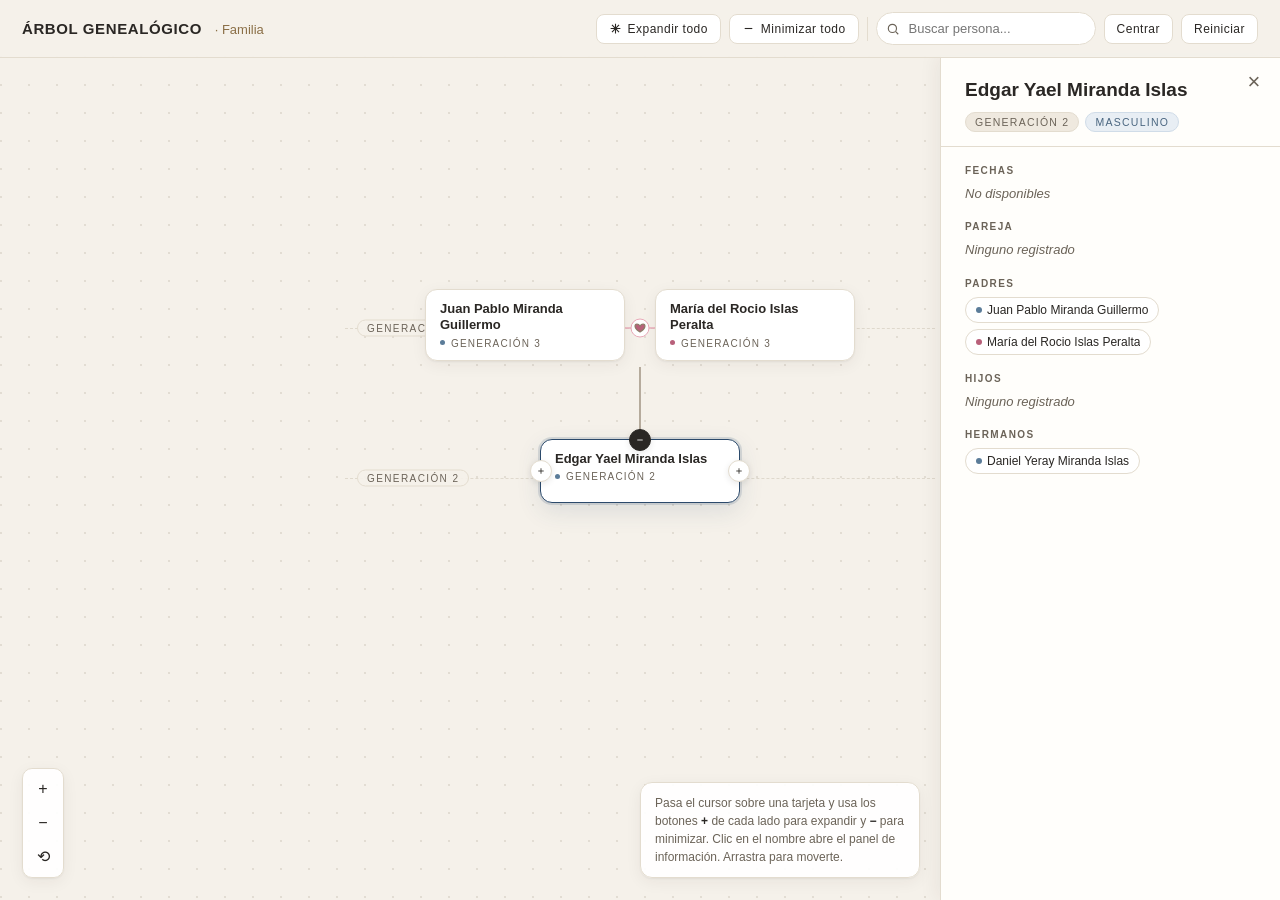
==== arbol_genealogico.html @ 75bb2818 "Add files via upload" ====
<!DOCTYPE html>
<html lang="es">
<head>
<meta charset="UTF-8">
<title>Árbol Genealógico Interactivo</title>
<meta name="viewport" content="width=device-width,initial-scale=1">
<style>
  :root {
    --bg: #f5f1ea;
    --bg-2: #efe9df;
    --ink: #2a2724;
    --ink-soft: #6b6358;
    --line: #c7bca9;
    --line-strong: #8b7d68;
    --card: #ffffff;
    --card-border: #e3dccf;
    --accent: #8b6f47;
    --accent-soft: #c9a878;
    --focus: #2c4a6b;
    --rose: #b8607a;
    --rose-soft: #e8a9b8;
    --shadow: 0 1px 2px rgba(43,39,36,.06), 0 4px 16px rgba(43,39,36,.06);
  }
  * { box-sizing: border-box; }
  html, body { margin:0; padding:0; height:100%; background: var(--bg); color: var(--ink);
    font-family: 'Inter','Helvetica Neue',-apple-system,BlinkMacSystemFont,'Segoe UI',sans-serif;
    -webkit-font-smoothing: antialiased; overflow:hidden; }

  header {
    position: fixed; top:0; left:0; right:0; z-index:30;
    display:flex; align-items:center; justify-content:space-between; gap: 12px;
    padding: 12px 22px;
    background: rgba(245,241,234,.86);
    backdrop-filter: blur(10px);
    border-bottom: 1px solid var(--card-border);
  }
  header h1 {
    margin:0; font-size: 15px; font-weight: 600; letter-spacing: .04em;
    text-transform: uppercase; color: var(--ink); white-space: nowrap;
  }
  header h1 span { color: var(--accent); font-weight:500; margin-left:8px; letter-spacing:0; text-transform: none; font-size: 13px; }
  .controls { display:flex; align-items:center; gap:8px; flex-wrap: wrap; }
  .divider { width:1px; height:24px; background: var(--card-border); }
  .search-wrap { position: relative; }
  .search-wrap input {
    width: 220px; padding: 8px 12px 8px 32px; border:1px solid var(--card-border);
    background: #fff; border-radius: 999px; font-size: 13px; color: var(--ink);
    outline:none; transition: border-color .15s, box-shadow .15s;
  }
  .search-wrap input:focus { border-color: var(--accent-soft); box-shadow: 0 0 0 3px rgba(201,168,120,.18); }
  .search-wrap svg.icon { position:absolute; left:10px; top:50%; transform:translateY(-50%); width:14px; height:14px; color: var(--ink-soft); }
  .suggestions {
    position:absolute; top: 38px; left:0; right:0; background:#fff;
    border:1px solid var(--card-border); border-radius: 10px; box-shadow: var(--shadow);
    max-height: 320px; overflow:auto; z-index: 40; display:none;
  }
  .suggestions.open { display:block; }
  .suggestions div { padding:8px 12px; font-size:13px; cursor:pointer; }
  .suggestions div:hover, .suggestions div.active { background: var(--bg-2); }
  .suggestions .gen-tag { font-size:10px; color: var(--ink-soft); margin-left:6px; }
  button.btn {
    padding: 7px 12px; font-size:12px; font-weight:500; letter-spacing:.04em;
    background: #fff; color: var(--ink); border:1px solid var(--card-border);
    border-radius: 8px; cursor:pointer; transition: all .15s;
    display:inline-flex; align-items:center; gap:6px; white-space: nowrap;
  }
  button.btn:hover { background: var(--bg-2); border-color: var(--line-strong); }
  button.btn.primary { background: var(--ink); color:#fff; border-color: var(--ink); }
  button.btn.primary:hover { background:#3d3934; }
  button.btn svg { width:13px; height:13px; }

  .canvas-host {
    position: absolute; top: 56px; left: 0; right: 0; bottom: 0;
    overflow: hidden; cursor: grab;
    background-image: radial-gradient(circle at 1px 1px, rgba(139,125,104,.18) 1px, transparent 0);
    background-size: 28px 28px;
    transition: right .25s ease;
  }
  body.panel-open .canvas-host { right: 340px; }
  .canvas-host.panning { cursor: grabbing; }
  .canvas {
    position: absolute; top: 0; left: 0;
    transform-origin: 0 0;
    will-change: transform;
  }
  svg.lines { position:absolute; top:0; left:0; pointer-events:none; overflow: visible; }
  svg.lines path { fill: none; stroke: var(--line-strong); stroke-width: 1.2; }
  svg.lines path.couple { stroke: var(--rose-soft); stroke-width: 1.4; }
  svg.lines path.sibling { stroke: var(--line); stroke-width: 1; stroke-dasharray: 3 3; }
  svg.lines .heart-bg { fill: #fff; stroke: var(--rose-soft); stroke-width: 1; }
  svg.lines .heart    { fill: var(--rose); }

  .gen-rail { position: absolute; top: 0; left: 0; pointer-events: none; }
  .gen-rail .row {
    position: absolute; left: 0; right: 0; height: 0;
    border-top: 1px dashed rgba(184,173,151,.35);
  }
  .gen-rail .label {
    position: absolute; left: 12px; padding: 2px 9px;
    font-size: 10px; letter-spacing: .14em; text-transform: uppercase;
    color: var(--ink-soft); background: rgba(245,241,234,.9);
    border: 1px solid var(--card-border); border-radius: 999px;
    transform: translateY(-50%);
  }

  .card {
    position: absolute; width: 200px; min-height: 64px;
    background: var(--card); border: 1px solid var(--card-border);
    border-radius: 12px; box-shadow: var(--shadow);
    padding: 11px 14px; transition: box-shadow .2s, transform .25s ease, top .25s ease, left .25s ease, border-color .15s;
  }
  .card:hover { box-shadow: 0 1px 2px rgba(43,39,36,.08), 0 8px 24px rgba(43,39,36,.10); }
  .card.focused { border-color: var(--focus); box-shadow: 0 0 0 2px rgba(44,74,107,.15), 0 8px 24px rgba(44,74,107,.12); }
  .card.selected { border-color: var(--accent); box-shadow: 0 0 0 2px rgba(139,111,71,.15), 0 8px 24px rgba(139,111,71,.10); }
  .card.placeholder { background: #faf7f1; border-style: dashed; opacity: .85; }
  .card .name {
    font-size: 13px; font-weight: 600; line-height: 1.25; color: var(--ink);
    word-wrap: break-word; cursor: pointer;
  }
  .card .meta {
    margin-top: 4px; font-size: 10px; letter-spacing: .12em;
    text-transform: uppercase; color: var(--ink-soft);
  }
  .card .meta .dot { display:inline-block; width:5px; height:5px; border-radius:50%; margin: 0 6px 2px 0; vertical-align: middle; }
  .card[data-sex="M"] .meta .dot { background: #5b7c99; }
  .card[data-sex="F"] .meta .dot { background: var(--rose); }
  .card .meta .dates { margin-left: 8px; color: var(--ink-soft); letter-spacing: .04em; text-transform: none; font-weight:500; font-size: 10.5px; }

  .btn-edge {
    position: absolute; width: 22px; height: 22px; border-radius: 50%;
    background: #fff; color: var(--ink); border: 1px solid var(--card-border);
    display:flex; align-items:center; justify-content:center;
    cursor: pointer;
    box-shadow: 0 2px 6px rgba(43,39,36,.10);
    opacity: 0; transition: opacity .15s, transform .15s, background .15s, color .15s;
    user-select:none; z-index: 5;
  }
  .btn-edge svg { width: 12px; height: 12px; pointer-events:none; }
  .btn-edge:hover { background: var(--ink); color:#fff; border-color: var(--ink); transform: scale(1.08); }
  .card:hover .btn-edge, .card.focused .btn-edge, .card.selected .btn-edge { opacity: 1; }
  .btn-edge.minus { background: var(--ink); color:#fff; border-color: var(--ink); }
  .btn-edge.minus:hover { background: var(--accent); border-color: var(--accent); }

  .btn-up    { top: -11px; left: 50%; transform: translateX(-50%); }
  .btn-down  { bottom: -11px; left: 50%; transform: translateX(-50%); }
  .btn-left  { left: -11px; top: 50%; transform: translateY(-50%); }
  .btn-right { right: -11px; top: 50%; transform: translateY(-50%); }
  .btn-edge.btn-up:hover    { transform: translateX(-50%) scale(1.08); }
  .btn-edge.btn-down:hover  { transform: translateX(-50%) scale(1.08); }
  .btn-edge.btn-left:hover  { transform: translateY(-50%) scale(1.08); }
  .btn-edge.btn-right:hover { transform: translateY(-50%) scale(1.08); }

  .empty-hint {
    position: fixed; bottom: 22px; right: 22px; max-width: 280px;
    background: rgba(255,255,255,.92); border: 1px solid var(--card-border);
    border-radius: 12px; padding: 11px 14px; font-size: 12px; color: var(--ink-soft);
    box-shadow: var(--shadow); line-height: 1.5; z-index: 5;
    transition: right .25s ease;
  }
  body.panel-open .empty-hint { right: 360px; }
  .empty-hint b { color: var(--ink); font-weight:600; }
  .empty-hint .key { display:inline-block; padding: 1px 6px; border-radius:4px; background: var(--bg-2); border:1px solid var(--card-border); font-family: ui-monospace,monospace; font-size: 10.5px; color: var(--ink); }

  .zoom-controls {
    position: fixed; bottom: 22px; left: 22px;
    display:flex; flex-direction:column; gap:6px;
    background: rgba(255,255,255,.92); border:1px solid var(--card-border);
    border-radius: 10px; padding: 6px; box-shadow: var(--shadow); z-index: 5;
  }
  .zoom-controls button {
    width: 28px; height: 28px; background: transparent; border: none;
    border-radius: 6px; font-size: 16px; line-height:1; color: var(--ink);
    cursor: pointer; display:flex; align-items:center; justify-content:center;
  }
  .zoom-controls button:hover { background: var(--bg-2); }

  /* ----------- Side panel ----------- */
  .side-panel {
    position: fixed; top: 56px; right: 0; bottom: 0; width: 340px; z-index: 20;
    background: #fffefb; border-left: 1px solid var(--card-border);
    box-shadow: -4px 0 18px rgba(43,39,36,.06);
    transform: translateX(100%); transition: transform .25s ease;
    display: flex; flex-direction: column;
  }
  body.panel-open .side-panel { transform: translateX(0); }
  .side-panel .close {
    position: absolute; top: 12px; right: 12px; width: 28px; height: 28px;
    border: none; background: transparent; font-size: 22px; line-height: 1;
    color: var(--ink-soft); border-radius: 6px; cursor: pointer;
  }
  .side-panel .close:hover { background: var(--bg-2); color: var(--ink); }
  .side-panel .panel-header { padding: 22px 24px 14px; border-bottom: 1px solid var(--card-border); }
  .side-panel .panel-name { margin: 0; font-size: 19px; font-weight: 600; line-height: 1.25; color: var(--ink); padding-right: 32px; }
  .side-panel .panel-tags { margin-top: 10px; display:flex; flex-wrap: wrap; gap: 6px; }
  .side-panel .tag {
    font-size: 10.5px; letter-spacing: .12em; text-transform: uppercase;
    color: var(--ink-soft); padding: 3px 9px; border-radius: 999px;
    background: var(--bg-2); border: 1px solid var(--card-border);
  }
  .side-panel .tag.gender-M { color: #4a6680; background: #e8eef4; border-color: #d0dce8; }
  .side-panel .tag.gender-F { color: var(--rose); background: #f8e9ee; border-color: #f0d4dc; }
  .side-panel .panel-body { padding: 18px 24px 28px; overflow-y: auto; flex: 1; }
  .side-panel .section { margin-bottom: 18px; }
  .side-panel .section-title {
    font-size: 10px; letter-spacing: .14em; text-transform: uppercase;
    color: var(--ink-soft); margin-bottom: 8px; font-weight: 600;
  }
  .side-panel .value { font-size: 13px; color: var(--ink); line-height: 1.5; }
  .side-panel .value.muted { color: var(--ink-soft); font-style: italic; }
  .side-panel .chips { display:flex; flex-wrap: wrap; gap: 6px; }
  .side-panel .chip {
    display:inline-flex; align-items:center; gap: 5px;
    font-size: 12px; padding: 5px 10px; border-radius: 999px;
    background: #fff; border: 1px solid var(--card-border); color: var(--ink);
    cursor: pointer; transition: all .15s; max-width: 100%;
  }
  .side-panel .chip:hover { border-color: var(--accent-soft); background: var(--bg-2); }
  .side-panel .chip.placeholder { opacity: .65; font-style: italic; }
  .side-panel .chip .sex-dot { width:6px; height:6px; border-radius:50%; flex-shrink:0; }
  .side-panel .chip .sex-dot.M { background: #5b7c99; }
  .side-panel .chip .sex-dot.F { background: var(--rose); }
  .side-panel .chip .name-text { white-space: nowrap; overflow:hidden; text-overflow: ellipsis; max-width: 230px; }

  @media (max-width: 720px) {
    header { padding: 10px 14px; }
    header h1 span { display: none; }
    .search-wrap input { width: 140px; }
    .empty-hint { display: none; }
    .side-panel { width: 100%; }
    body.panel-open .canvas-host { right: 0; }
  }
</style>
</head>
<body>

<header>
  <h1>Árbol Genealógico <span>·  Familia</span></h1>
  <div class="controls">
    <button class="btn" id="btn-expand-all" title="Expandir todo el árbol">
      <svg viewBox="0 0 24 24" fill="none" stroke="currentColor" stroke-width="2"><path d="M3 12h18M12 3v18M5.5 5.5l13 13M18.5 5.5l-13 13"/></svg>
      Expandir todo
    </button>
    <button class="btn" id="btn-collapse-all" title="Colapsar todo">
      <svg viewBox="0 0 24 24" fill="none" stroke="currentColor" stroke-width="2"><path d="M5 12h14"/></svg>
      Minimizar todo
    </button>
    <div class="divider"></div>
    <div class="search-wrap">
      <svg class="icon" viewBox="0 0 24 24" fill="none" stroke="currentColor" stroke-width="2"><circle cx="11" cy="11" r="7"/><path d="M21 21l-4.35-4.35"/></svg>
      <input id="search" type="text" placeholder="Buscar persona..." autocomplete="off">
      <div id="suggestions" class="suggestions"></div>
    </div>
    <button class="btn" id="btn-fit">Centrar</button>
    <button class="btn" id="btn-reset">Reiniciar</button>
  </div>
</header>

<div id="canvas-host" class="canvas-host">
  <div id="canvas" class="canvas">
    <div id="rail" class="gen-rail"></div>
    <svg id="lines" class="lines"></svg>
    <div id="cards"></div>
  </div>
</div>

<div class="zoom-controls">
  <button id="zoom-in" title="Acercar">+</button>
  <button id="zoom-out" title="Alejar">−</button>
  <button id="zoom-reset" title="Restablecer">⟲</button>
</div>

<div class="empty-hint">
  Pasa el cursor sobre una tarjeta y usa los botones <b>+</b> de cada lado para expandir y <b>−</b> para minimizar. Clic en el nombre abre el panel de información. Arrastra para moverte.
</div>

<aside class="side-panel" id="panel">
  <div class="panel-header">
    <button class="close" id="panel-close" aria-label="cerrar">×</button>
    <h2 class="panel-name" id="panel-name">—</h2>
    <div class="panel-tags" id="panel-tags"></div>
  </div>
  <div class="panel-body">
    <div class="section">
      <div class="section-title">Fechas</div>
      <div id="panel-dates" class="value muted">No disponibles</div>
    </div>
    <div class="section">
      <div class="section-title">Pareja</div>
      <div id="panel-pareja" class="chips"></div>
    </div>
    <div class="section">
      <div class="section-title">Padres</div>
      <div id="panel-padres" class="chips"></div>
    </div>
    <div class="section">
      <div class="section-title">Hijos</div>
      <div id="panel-hijos" class="chips"></div>
    </div>
    <div class="section">
      <div class="section-title">Hermanos</div>
      <div id="panel-hermanos" class="chips"></div>
    </div>
  </div>
</aside>

<script>
const PEOPLE = {"Anjeni Miranda": {"g": 1, "p": [], "h": [], "c": [], "pa": ["Argenin Amayelis Miranda Rojo", "José"], "s": "F"}, "Gerardo Martínez Méndez": {"g": 1, "p": [], "h": [], "c": [], "pa": ["Beatriz Méndez Islas", "Rodolfo Martínez Sánchez"], "s": "M"}, "Ana Sofía Ontiveros Peralta": {"g": 2, "p": [], "h": ["Diego Ontiveros Peralta"], "c": [], "pa": ["Ana Guadalupe Peralta Sánchez", "Antonio Ontiveros"], "s": "F"}, "Angel Fernando Cardeña Islas": {"g": 2, "p": [], "h": ["Maria Magdalena Cardeña Islas", "Pedro Martin Cardeña Islas", "Ricardo Alberto Cardeña Islas"], "c": [], "pa": ["Demetrio Felipe Cardeña Sosa", "Susana Islas Limón"], "s": "M"}, "Argenin Amayelis Miranda Rojo": {"g": 2, "p": ["José"], "h": [], "c": ["Anjeni Miranda"], "pa": ["Enrique Rojo", "Magdalena Miranda Guillermo"], "s": "F"}, "Beatriz Méndez Islas": {"g": 2, "p": ["Rodolfo Martínez Sánchez"], "h": ["Rubén Román Méndez Islas"], "c": ["Gerardo Martínez Méndez"], "pa": ["Abraham Méndez Villagómez", "María Guadalupe Islas Peralta"], "s": "F"}, "Bianca Peralta Gómez": {"g": 2, "p": [], "h": ["Gibran Peralta Gómez", "Patricia Peralta Gómez"], "c": [], "pa": ["Francisco Javier Peralta Torres", "Sará Gómez"], "s": "F"}, "Catalina Peralta Pedraza": {"g": 2, "p": [], "h": [], "c": [], "pa": ["Ricardo Peralta Torres", "Rosa Pedraza"], "s": "F"}, "César Eduardo Godínez Islas": {"g": 2, "p": [], "h": ["Moisés Gilberto Godínez Islas", "Sergio Roman Godínez Islas"], "c": [], "pa": ["Ambrocio Godínez Gonzáles", "Lucia Emma Islas Peralta"], "s": "M"}, "Claudia Peralta": {"g": 2, "p": [], "h": ["Ricardo Peralta"], "c": [], "pa": ["Lusy", "Miguel Ángel Peralta Torres"], "s": "F"}, "Daniel Yeray Miranda Islas": {"g": 2, "p": [], "h": ["Edgar Yael Miranda Islas"], "c": [], "pa": ["Juan Pablo Miranda Guillermo", "María del Rocio Islas Peralta"], "s": "M"}, "Diego Ontiveros Peralta": {"g": 2, "p": [], "h": ["Ana Sofía Ontiveros Peralta"], "c": [], "pa": ["Ana Guadalupe Peralta Sánchez", "Antonio Ontiveros"], "s": "M"}, "Edgar Yael Miranda Islas": {"g": 2, "p": [], "h": ["Daniel Yeray Miranda Islas"], "c": [], "pa": ["Juan Pablo Miranda Guillermo", "María del Rocio Islas Peralta"], "s": "M"}, "Eduardo Peralta": {"g": 2, "p": [], "h": ["Adriana Peralta", "Monserrat Peralta"], "c": [], "pa": ["Andrés Peralta Sánchez", "Liliana"], "s": "M"}, "Elena Miranda Ortengren": {"g": 2, "p": [], "h": [], "c": [], "pa": ["Anne Ortengren", "Ernesto Rafael Miranda Guillermo"], "s": "F"}, "Emmanuel Peralta": {"g": 2, "p": [], "h": ["Fernando J. Peralta"], "c": [], "pa": ["Dulce", "Fernando Peralta Sánchez"], "s": "M"}, "Ethel Patricia Islas Villagómez": {"g": 2, "p": [], "h": ["Noé Humberto Islas Villagómez"], "c": [], "pa": ["Ethel Patricia Villagómez Aragón", "Jose Humberto Roman Islas Peralta"], "s": "F"}, "Fernando J. Peralta": {"g": 2, "p": [], "h": ["Emmanuel Peralta"], "c": [], "pa": ["Dulce", "Fernando Peralta Sánchez"], "s": "M"}, "Gibran Peralta Gómez": {"g": 2, "p": [], "h": ["Bianca Peralta Gómez", "Patricia Peralta Gómez"], "c": [], "pa": ["Francisco Javier Peralta Torres", "Sará Gómez"], "s": "M"}, "Hijo Peralta": {"g": 2, "p": [], "h": [], "c": [], "pa": ["Gabriela", "José Antonio Peralta Torres"], "s": "M"}, "Jennifer A.": {"g": 2, "p": [], "h": ["Karla A Flores Peralta", "Leslie Andrea"], "c": [], "pa": ["Carlos Flores", "Herlinda Peralta Sánchez"], "s": "F"}, "José": {"g": 2, "p": ["Argenin Amayelis Miranda Rojo"], "h": [], "c": ["Anjeni Miranda"], "pa": [], "s": "M"}, "Karla A Flores Peralta": {"g": 2, "p": [], "h": ["Jennifer A.", "Leslie Andrea"], "c": [], "pa": ["Carlos Flores", "Herlinda Peralta Sánchez"], "s": "F"}, "Leslie Andrea": {"g": 2, "p": [], "h": ["Jennifer A.", "Karla A Flores Peralta"], "c": [], "pa": ["Carlos Flores", "Herlinda Peralta Sánchez"], "s": "F"}, "Maria Magdalena Cardeña Islas": {"g": 2, "p": [], "h": ["Angel Fernando Cardeña Islas", "Pedro Martin Cardeña Islas", "Ricardo Alberto Cardeña Islas"], "c": [], "pa": ["Demetrio Felipe Cardeña Sosa", "Susana Islas Limón"], "s": "F"}, "Moisés Gilberto Godínez Islas": {"g": 2, "p": [], "h": ["César Eduardo Godínez Islas", "Sergio Roman Godínez Islas"], "c": [], "pa": ["Ambrocio Godínez Gonzáles", "Lucia Emma Islas Peralta"], "s": "M"}, "Monserrat Peralta": {"g": 2, "p": [], "h": ["Adriana Peralta", "Eduardo Peralta"], "c": [], "pa": ["Andrés Peralta Sánchez", "Liliana"], "s": "F"}, "Noé Humberto Islas Villagómez": {"g": 2, "p": [], "h": ["Ethel Patricia Islas Villagómez"], "c": [], "pa": ["Ethel Patricia Villagómez Aragón", "Jose Humberto Roman Islas Peralta"], "s": "M"}, "Patricia Peralta Gómez": {"g": 2, "p": [], "h": ["Bianca Peralta Gómez", "Gibran Peralta Gómez"], "c": [], "pa": ["Francisco Javier Peralta Torres", "Sará Gómez"], "s": "F"}, "Pedro Martin Cardeña Islas": {"g": 2, "p": [], "h": ["Angel Fernando Cardeña Islas", "Maria Magdalena Cardeña Islas", "Ricardo Alberto Cardeña Islas"], "c": [], "pa": ["Demetrio Felipe Cardeña Sosa", "Susana Islas Limón"], "s": "M"}, "Ricardo Alberto Cardeña Islas": {"g": 2, "p": [], "h": ["Angel Fernando Cardeña Islas", "Maria Magdalena Cardeña Islas", "Pedro Martin Cardeña Islas"], "c": [], "pa": ["Demetrio Felipe Cardeña Sosa", "Susana Islas Limón"], "s": "M"}, "Ricardo Peralta": {"g": 2, "p": [], "h": ["Claudia Peralta"], "c": [], "pa": ["Lusy", "Miguel Ángel Peralta Torres"], "s": "M"}, "Rodolfo Martínez Sánchez": {"g": 2, "p": ["Beatriz Méndez Islas"], "h": [], "c": ["Gerardo Martínez Méndez"], "pa": [], "s": "M"}, "Rubén Román Méndez Islas": {"g": 2, "p": [], "h": ["Beatriz Méndez Islas"], "c": [], "pa": ["Abraham Méndez Villagómez", "María Guadalupe Islas Peralta"], "s": "M"}, "Sergio Roman Godínez Islas": {"g": 2, "p": [], "h": ["César Eduardo Godínez Islas", "Moisés Gilberto Godínez Islas"], "c": [], "pa": ["Ambrocio Godínez Gonzáles", "Lucia Emma Islas Peralta"], "s": "M"}, "Abraham Méndez Villagómez": {"g": 3, "p": ["María Guadalupe Islas Peralta"], "h": [], "c": ["Beatriz Méndez Islas", "Rubén Román Méndez Islas"], "pa": [], "s": "M"}, "Adriana Peralta": {"g": 3, "p": [], "h": ["Eduardo Peralta", "Luis Peralta", "Monserrat Peralta"], "c": [], "pa": ["Amparo", "Andrés Peralta Sánchez", "Liliana", "Teodoro Peralta Rojas"], "s": "F"}, "Ambrocio Godínez Gonzáles": {"g": 3, "p": ["Lucia Emma Islas Peralta"], "h": [], "c": ["César Eduardo Godínez Islas", "Moisés Gilberto Godínez Islas", "Sergio Roman Godínez Islas"], "pa": [], "s": "M"}, "Ana Guadalupe Peralta Sánchez": {"g": 3, "p": ["Antonio Ontiveros"], "h": ["Andrés Peralta Sánchez", "Fernando Peralta Sánchez", "Herlinda Peralta Sánchez", "Jesús Peralta Sánchez", "José Luis Peralta Sánchez", "María Ángeles Peralta Sánchez", "Monserrat Peralta Sánchez"], "c": ["Ana Sofía Ontiveros Peralta", "Diego Ontiveros Peralta"], "pa": ["Jesus Peralta Rojas", "María Elena Sánchez"], "s": "F"}, "Andrea": {"g": 3, "p": [], "h": ["Enrique", "Miguel", "Oscar", "Susy"], "c": [], "pa": ["Enrique Franco", "Meche Guillermo Jiménez"], "s": "F"}, "Andrés Peralta Sánchez": {"g": 3, "p": ["Liliana"], "h": ["Ana Guadalupe Peralta Sánchez", "Fernando Peralta Sánchez", "Herlinda Peralta Sánchez", "Jesús Peralta Sánchez", "José Luis Peralta Sánchez", "María Ángeles Peralta Sánchez", "Monserrat Peralta Sánchez"], "c": ["Adriana Peralta", "Eduardo Peralta", "Monserrat Peralta"], "pa": ["Jesus Peralta Rojas", "María Elena Sánchez"], "s": "M"}, "Anne Ortengren": {"g": 3, "p": ["Ernesto Rafael Miranda Guillermo"], "h": [], "c": ["Elena Miranda Ortengren"], "pa": [], "s": "F"}, "Antonio Ontiveros": {"g": 3, "p": ["Ana Guadalupe Peralta Sánchez"], "h": [], "c": ["Ana Sofía Ontiveros Peralta", "Diego Ontiveros Peralta"], "pa": [], "s": "M"}, "Arturo Peralta Torres": {"g": 3, "p": [], "h": ["Francisco Javier Peralta Torres", "José Antonio Peralta Torres", "Lorenso Peralta Torres", "Luis Gabriel Peralta Torres", "Miguel Ángel Peralta Torres", "Ricardo Peralta Torres"], "c": [], "pa": ["Catalina Torres", "Ricardo Peralta Rojas"], "s": "M"}, "Carlos Flores": {"g": 3, "p": ["Herlinda Peralta Sánchez"], "h": [], "c": ["Jennifer A.", "Karla A Flores Peralta", "Leslie Andrea"], "pa": [], "s": "M"}, "Chelo": {"g": 3, "p": [], "h": ["Facundo"], "c": [], "pa": ["Facundo", "Lucha Guillermo Jiménez"], "s": "F"}, "David Peralta Gudiño": {"g": 3, "p": [], "h": ["Elena Peralta Gudiño", "Federico Peralta Gudiño", "Isabel Peralta Gudiño", "Julian Peralta Gudiño", "Nicolas Peralta Gudiño", "Santiago Peralta Gudiño", "Tereza Peralta Gudiño", "Verónica Peralta Gudiño", "Víctor Peralta Gudiño"], "c": [], "pa": ["Federico Peralta Rojas", "Graciela Gudiño"], "s": "M"}, "Demetrio Felipe Cardeña Sosa": {"g": 3, "p": ["Susana Islas Limón"], "h": [], "c": ["Angel Fernando Cardeña Islas", "Maria Magdalena Cardeña Islas", "Pedro Martin Cardeña Islas", "Ricardo Alberto Cardeña Islas"], "pa": [], "s": "M"}, "Dulce": {"g": 3, "p": ["Fernando Peralta Sánchez"], "h": [], "c": ["Emmanuel Peralta", "Fernando J. Peralta"], "pa": [], "s": "F"}, "Eduardo Islas Limón": {"g": 3, "p": [], "h": ["Gerardo Islas Limón", "Manuel Islas Limón", "Susana Islas Limón"], "c": [], "pa": ["Aurelio Islas Bautista", "Petra Limón González"], "s": "M"}, "Elena Peralta Gudiño": {"g": 3, "p": [], "h": ["David Peralta Gudiño", "Federico Peralta Gudiño", "Isabel Peralta Gudiño", "Julian Peralta Gudiño", "Nicolas Peralta Gudiño", "Santiago Peralta Gudiño", "Tereza Peralta Gudiño", "Verónica Peralta Gudiño", "Víctor Peralta Gudiño"], "c": [], "pa": ["Federico Peralta Rojas", "Graciela Gudiño"], "s": "F"}, "Enrique": {"g": 3, "p": [], "h": ["Andrea", "Miguel", "Oscar", "Susy"], "c": [], "pa": ["Enrique Franco", "Meche Guillermo Jiménez"], "s": "M"}, "Enrique Rojo": {"g": 3, "p": ["Magdalena Miranda Guillermo"], "h": [], "c": ["Argenin Amayelis Miranda Rojo"], "pa": [], "s": "M"}, "Ernesto Rafael Miranda Guillermo": {"g": 3, "p": ["Anne Ortengren"], "h": ["José Antonio Miranda Guillermo", "Juan Pablo Miranda Guillermo", "Magdalena Miranda Guillermo"], "c": ["Elena Miranda Ortengren"], "pa": ["Antonio Miranda Valverde", "Elena Guillermo Jiménez"], "s": "M"}, "Ethel Patricia Villagómez Aragón": {"g": 3, "p": ["Jose Humberto Roman Islas Peralta"], "h": [], "c": ["Ethel Patricia Islas Villagómez", "Noé Humberto Islas Villagómez"], "pa": [], "s": "F"}, "Federico Peralta Gudiño": {"g": 3, "p": [], "h": ["David Peralta Gudiño", "Elena Peralta Gudiño", "Isabel Peralta Gudiño", "Julian Peralta Gudiño", "Nicolas Peralta Gudiño", "Santiago Peralta Gudiño", "Tereza Peralta Gudiño", "Verónica Peralta Gudiño", "Víctor Peralta Gudiño"], "c": [], "pa": ["Federico Peralta Rojas", "Graciela Gudiño"], "s": "M"}, "Fernando Peralta Sánchez": {"g": 3, "p": ["Dulce"], "h": ["Ana Guadalupe Peralta Sánchez", "Andrés Peralta Sánchez", "Herlinda Peralta Sánchez", "Jesús Peralta Sánchez", "José Luis Peralta Sánchez", "María Ángeles Peralta Sánchez", "Monserrat Peralta Sánchez"], "c": ["Emmanuel Peralta", "Fernando J. Peralta"], "pa": ["Jesus Peralta Rojas", "María Elena Sánchez"], "s": "M"}, "Francisco Javier Miranda Villeda": {"g": 3, "p": [], "h": ["Guadalupe Miranda Villeda", "María del Consuelo Miranda Villeda", "Minerva Miranda Villeda"], "c": [], "pa": ["Bulmaro Miranda Valverde", "Conrrada Villeda"], "s": "M"}, "Francisco Javier Peralta Torres": {"g": 3, "p": ["Sará Gómez"], "h": ["Arturo Peralta Torres", "José Antonio Peralta Torres", "Lorenso Peralta Torres", "Luis Gabriel Peralta Torres", "Miguel Ángel Peralta Torres", "Ricardo Peralta Torres"], "c": ["Bianca Peralta Gómez", "Gibran Peralta Gómez", "Patricia Peralta Gómez"], "pa": ["Catalina Torres", "Ricardo Peralta Rojas"], "s": "M"}, "Gabriela": {"g": 3, "p": ["José Antonio Peralta Torres"], "h": [], "c": ["Hijo Peralta"], "pa": [], "s": "F"}, "Gerardo Islas Limón": {"g": 3, "p": [], "h": ["Eduardo Islas Limón", "Manuel Islas Limón", "Susana Islas Limón"], "c": [], "pa": ["Aurelio Islas Bautista", "Petra Limón González"], "s": "M"}, "Guadalupe Miranda Villeda": {"g": 3, "p": [], "h": ["Francisco Javier Miranda Villeda", "María del Consuelo Miranda Villeda", "Minerva Miranda Villeda"], "c": [], "pa": ["Bulmaro Miranda Valverde", "Conrrada Villeda"], "s": "F"}, "Herlinda Peralta Sánchez": {"g": 3, "p": ["Carlos Flores"], "h": ["Ana Guadalupe Peralta Sánchez", "Andrés Peralta Sánchez", "Fernando Peralta Sánchez", "Jesús Peralta Sánchez", "José Luis Peralta Sánchez", "María Ángeles Peralta Sánchez", "Monserrat Peralta Sánchez"], "c": ["Jennifer A.", "Karla A Flores Peralta", "Leslie Andrea"], "pa": ["Jesus Peralta Rojas", "María Elena Sánchez"], "s": "F"}, "Inés": {"g": 3, "p": ["José Antonio Miranda Guillermo"], "h": [], "c": [], "pa": [], "s": "F"}, "Isabel": {"g": 3, "p": ["Lorenso Peralta Torres"], "h": [], "c": [], "pa": [], "s": "F"}, "Isabel Peralta Gudiño": {"g": 3, "p": [], "h": ["David Peralta Gudiño", "Elena Peralta Gudiño", "Federico Peralta Gudiño", "Julian Peralta Gudiño", "Nicolas Peralta Gudiño", "Santiago Peralta Gudiño", "Tereza Peralta Gudiño", "Verónica Peralta Gudiño", "Víctor Peralta Gudiño"], "c": [], "pa": ["Federico Peralta Rojas", "Graciela Gudiño"], "s": "F"}, "Jesús Peralta Sánchez": {"g": 3, "p": [], "h": ["Ana Guadalupe Peralta Sánchez", "Andrés Peralta Sánchez", "Fernando Peralta Sánchez", "Herlinda Peralta Sánchez", "José Luis Peralta Sánchez", "María Ángeles Peralta Sánchez", "Monserrat Peralta Sánchez"], "c": [], "pa": ["Jesus Peralta Rojas", "María Elena Sánchez"], "s": "M"}, "José Antonio Miranda Guillermo": {"g": 3, "p": ["Inés"], "h": ["Ernesto Rafael Miranda Guillermo", "Juan Pablo Miranda Guillermo", "Magdalena Miranda Guillermo"], "c": [], "pa": ["Antonio Miranda Valverde", "Elena Guillermo Jiménez"], "s": "M"}, "José Antonio Peralta Torres": {"g": 3, "p": ["Gabriela"], "h": ["Arturo Peralta Torres", "Francisco Javier Peralta Torres", "Lorenso Peralta Torres", "Luis Gabriel Peralta Torres", "Miguel Ángel Peralta Torres", "Ricardo Peralta Torres"], "c": ["Hijo Peralta"], "pa": ["Catalina Torres", "Ricardo Peralta Rojas"], "s": "M"}, "Jose Benito Roberto Islas Peralta": {"g": 3, "p": [], "h": ["Jose Humberto Roman Islas Peralta", "Jose Islas Peralta", "Jose Román Emiliano Islas Peralta", "Lucia Emma Islas Peralta", "María del Rocio Islas Peralta", "María Guadalupe Islas Peralta", "Noé Teodóro Islas Peralta"], "c": [], "pa": ["Guadalupe Peralta Rojas", "Roman Islas Bautista"], "s": "M"}, "Jose Humberto Roman Islas Peralta": {"g": 3, "p": ["Ethel Patricia Villagómez Aragón"], "h": ["Jose Benito Roberto Islas Peralta", "Jose Islas Peralta", "Jose Román Emiliano Islas Peralta", "Lucia Emma Islas Peralta", "María del Rocio Islas Peralta", "María Guadalupe Islas Peralta", "Noé Teodóro Islas Peralta"], "c": ["Ethel Patricia Islas Villagómez", "Noé Humberto Islas Villagómez"], "pa": ["Guadalupe Peralta Rojas", "Roman Islas Bautista"], "s": "M"}, "Jose Islas Peralta": {"g": 3, "p": [], "h": ["Jose Benito Roberto Islas Peralta", "Jose Humberto Roman Islas Peralta", "Jose Román Emiliano Islas Peralta", "Lucia Emma Islas Peralta", "María del Rocio Islas Peralta", "María Guadalupe Islas Peralta", "Noé Teodóro Islas Peralta"], "c": [], "pa": ["Guadalupe Peralta Rojas", "Roman Islas Bautista"], "s": "M"}, "José Luis Peralta Sánchez": {"g": 3, "p": [], "h": ["Ana Guadalupe Peralta Sánchez", "Andrés Peralta Sánchez", "Fernando Peralta Sánchez", "Herlinda Peralta Sánchez", "Jesús Peralta Sánchez", "María Ángeles Peralta Sánchez", "Monserrat Peralta Sánchez"], "c": [], "pa": ["Jesus Peralta Rojas", "María Elena Sánchez"], "s": "M"}, "Jose Román Emiliano Islas Peralta": {"g": 3, "p": [], "h": ["Jose Benito Roberto Islas Peralta", "Jose Humberto Roman Islas Peralta", "Jose Islas Peralta", "Lucia Emma Islas Peralta", "María del Rocio Islas Peralta", "María Guadalupe Islas Peralta", "Noé Teodóro Islas Peralta"], "c": [], "pa": ["Guadalupe Peralta Rojas", "Roman Islas Bautista"], "s": "M"}, "Juan Pablo Miranda Guillermo": {"g": 3, "p": ["María del Rocio Islas Peralta"], "h": ["Ernesto Rafael Miranda Guillermo", "José Antonio Miranda Guillermo", "Magdalena Miranda Guillermo"], "c": ["Daniel Yeray Miranda Islas", "Edgar Yael Miranda Islas"], "pa": ["Antonio Miranda Valverde", "Elena Guillermo Jiménez"], "s": "M"}, "Julian Peralta Gudiño": {"g": 3, "p": [], "h": ["David Peralta Gudiño", "Elena Peralta Gudiño", "Federico Peralta Gudiño", "Isabel Peralta Gudiño", "Nicolas Peralta Gudiño", "Santiago Peralta Gudiño", "Tereza Peralta Gudiño", "Verónica Peralta Gudiño", "Víctor Peralta Gudiño"], "c": [], "pa": ["Federico Peralta Rojas", "Graciela Gudiño"], "s": "M"}, "Liliana": {"g": 3, "p": ["Andrés Peralta Sánchez"], "h": [], "c": ["Adriana Peralta", "Eduardo Peralta", "Monserrat Peralta"], "pa": [], "s": "F"}, "Lorenso Peralta Torres": {"g": 3, "p": ["Isabel"], "h": ["Arturo Peralta Torres", "Francisco Javier Peralta Torres", "José Antonio Peralta Torres", "Luis Gabriel Peralta Torres", "Miguel Ángel Peralta Torres", "Ricardo Peralta Torres"], "c": [], "pa": ["Catalina Torres", "Ricardo Peralta Rojas"], "s": "M"}, "Lucia Emma Islas Peralta": {"g": 3, "p": ["Ambrocio Godínez Gonzáles"], "h": ["Jose Benito Roberto Islas Peralta", "Jose Humberto Roman Islas Peralta", "Jose Islas Peralta", "Jose Román Emiliano Islas Peralta", "María del Rocio Islas Peralta", "María Guadalupe Islas Peralta", "Noé Teodóro Islas Peralta"], "c": ["César Eduardo Godínez Islas", "Moisés Gilberto Godínez Islas", "Sergio Roman Godínez Islas"], "pa": ["Guadalupe Peralta Rojas", "Roman Islas Bautista"], "s": "F"}, "Luis Gabriel Peralta Torres": {"g": 3, "p": [], "h": ["Arturo Peralta Torres", "Francisco Javier Peralta Torres", "José Antonio Peralta Torres", "Lorenso Peralta Torres", "Miguel Ángel Peralta Torres", "Ricardo Peralta Torres"], "c": [], "pa": ["Catalina Torres", "Ricardo Peralta Rojas"], "s": "M"}, "Luis Peralta": {"g": 3, "p": [], "h": ["Adriana Peralta"], "c": [], "pa": ["Amparo", "Teodoro Peralta Rojas"], "s": "M"}, "Lusy": {"g": 3, "p": ["Miguel Ángel Peralta Torres"], "h": [], "c": ["Claudia Peralta", "Ricardo Peralta"], "pa": [], "s": "F"}, "Magdalena Miranda Guillermo": {"g": 3, "p": ["Enrique Rojo"], "h": ["Ernesto Rafael Miranda Guillermo", "José Antonio Miranda Guillermo", "Juan Pablo Miranda Guillermo"], "c": ["Argenin Amayelis Miranda Rojo"], "pa": ["Antonio Miranda Valverde", "Elena Guillermo Jiménez"], "s": "F"}, "Manuel Islas Limón": {"g": 3, "p": [], "h": ["Eduardo Islas Limón", "Gerardo Islas Limón", "Susana Islas Limón"], "c": [], "pa": ["Aurelio Islas Bautista", "Petra Limón González"], "s": "M"}, "María Ángeles Peralta Sánchez": {"g": 3, "p": [], "h": ["Ana Guadalupe Peralta Sánchez", "Andrés Peralta Sánchez", "Fernando Peralta Sánchez", "Herlinda Peralta Sánchez", "Jesús Peralta Sánchez", "José Luis Peralta Sánchez", "Monserrat Peralta Sánchez"], "c": [], "pa": ["Jesus Peralta Rojas", "María Elena Sánchez"], "s": "F"}, "María del Consuelo Miranda Villeda": {"g": 3, "p": [], "h": ["Francisco Javier Miranda Villeda", "Guadalupe Miranda Villeda", "Minerva Miranda Villeda"], "c": [], "pa": ["Bulmaro Miranda Valverde", "Conrrada Villeda"], "s": "F"}, "María del Rocio Islas Peralta": {"g": 3, "p": ["Juan Pablo Miranda Guillermo"], "h": ["Jose Benito Roberto Islas Peralta", "Jose Humberto Roman Islas Peralta", "Jose Islas Peralta", "Jose Román Emiliano Islas Peralta", "Lucia Emma Islas Peralta", "María Guadalupe Islas Peralta", "Noé Teodóro Islas Peralta"], "c": ["Daniel Yeray Miranda Islas", "Edgar Yael Miranda Islas"], "pa": ["Guadalupe Peralta Rojas", "Roman Islas Bautista"], "s": "F"}, "María Guadalupe Islas Peralta": {"g": 3, "p": ["Abraham Méndez Villagómez"], "h": ["Jose Benito Roberto Islas Peralta", "Jose Humberto Roman Islas Peralta", "Jose Islas Peralta", "Jose Román Emiliano Islas Peralta", "Lucia Emma Islas Peralta", "María del Rocio Islas Peralta", "Noé Teodóro Islas Peralta"], "c": ["Beatriz Méndez Islas", "Rubén Román Méndez Islas"], "pa": ["Guadalupe Peralta Rojas", "Roman Islas Bautista"], "s": "F"}, "Miguel": {"g": 3, "p": [], "h": ["Andrea", "Enrique", "Oscar", "Susy"], "c": [], "pa": ["Enrique Franco", "Meche Guillermo Jiménez"], "s": "M"}, "Miguel Ángel Peralta Torres": {"g": 3, "p": ["Lusy"], "h": ["Arturo Peralta Torres", "Francisco Javier Peralta Torres", "José Antonio Peralta Torres", "Lorenso Peralta Torres", "Luis Gabriel Peralta Torres", "Ricardo Peralta Torres"], "c": ["Claudia Peralta", "Ricardo Peralta"], "pa": ["Catalina Torres", "Ricardo Peralta Rojas"], "s": "M"}, "Minerva Miranda Villeda": {"g": 3, "p": [], "h": ["Francisco Javier Miranda Villeda", "Guadalupe Miranda Villeda", "María del Consuelo Miranda Villeda"], "c": [], "pa": ["Bulmaro Miranda Valverde", "Conrrada Villeda"], "s": "F"}, "Monserrat Peralta Sánchez": {"g": 3, "p": [], "h": ["Ana Guadalupe Peralta Sánchez", "Andrés Peralta Sánchez", "Fernando Peralta Sánchez", "Herlinda Peralta Sánchez", "Jesús Peralta Sánchez", "José Luis Peralta Sánchez", "María Ángeles Peralta Sánchez"], "c": [], "pa": ["Jesus Peralta Rojas", "María Elena Sánchez"], "s": "F"}, "Nicolas Peralta Gudiño": {"g": 3, "p": [], "h": ["David Peralta Gudiño", "Elena Peralta Gudiño", "Federico Peralta Gudiño", "Isabel Peralta Gudiño", "Julian Peralta Gudiño", "Santiago Peralta Gudiño", "Tereza Peralta Gudiño", "Verónica Peralta Gudiño", "Víctor Peralta Gudiño"], "c": [], "pa": ["Federico Peralta Rojas", "Graciela Gudiño"], "s": "M"}, "Noé Teodóro Islas Peralta": {"g": 3, "p": [], "h": ["Jose Benito Roberto Islas Peralta", "Jose Humberto Roman Islas Peralta", "Jose Islas Peralta", "Jose Román Emiliano Islas Peralta", "Lucia Emma Islas Peralta", "María del Rocio Islas Peralta", "María Guadalupe Islas Peralta"], "c": [], "pa": ["Guadalupe Peralta Rojas", "Roman Islas Bautista"], "s": "M"}, "Oscar": {"g": 3, "p": [], "h": ["Andrea", "Enrique", "Miguel", "Susy"], "c": [], "pa": ["Enrique Franco", "Meche Guillermo Jiménez"], "s": "M"}, "Raul Mata Islas": {"g": 3, "p": [], "h": [], "c": [], "pa": ["Felisa Islas Bautista", "José Angel Mata Prado"], "s": "M"}, "Ricardo Peralta Torres": {"g": 3, "p": ["Rosa Pedraza"], "h": ["Arturo Peralta Torres", "Francisco Javier Peralta Torres", "José Antonio Peralta Torres", "Lorenso Peralta Torres", "Luis Gabriel Peralta Torres", "Miguel Ángel Peralta Torres"], "c": ["Catalina Peralta Pedraza"], "pa": ["Catalina Torres", "Ricardo Peralta Rojas"], "s": "M"}, "Rosa Pedraza": {"g": 3, "p": ["Ricardo Peralta Torres"], "h": [], "c": ["Catalina Peralta Pedraza"], "pa": [], "s": "F"}, "Santiago Peralta Gudiño": {"g": 3, "p": [], "h": ["David Peralta Gudiño", "Elena Peralta Gudiño", "Federico Peralta Gudiño", "Isabel Peralta Gudiño", "Julian Peralta Gudiño", "Nicolas Peralta Gudiño", "Tereza Peralta Gudiño", "Verónica Peralta Gudiño", "Víctor Peralta Gudiño"], "c": [], "pa": ["Federico Peralta Rojas", "Graciela Gudiño"], "s": "M"}, "Sará Gómez": {"g": 3, "p": ["Francisco Javier Peralta Torres"], "h": [], "c": ["Bianca Peralta Gómez", "Gibran Peralta Gómez", "Patricia Peralta Gómez"], "pa": [], "s": "F"}, "Susana Islas Limón": {"g": 3, "p": ["Demetrio Felipe Cardeña Sosa"], "h": ["Eduardo Islas Limón", "Gerardo Islas Limón", "Manuel Islas Limón"], "c": ["Angel Fernando Cardeña Islas", "Maria Magdalena Cardeña Islas", "Pedro Martin Cardeña Islas", "Ricardo Alberto Cardeña Islas"], "pa": ["Aurelio Islas Bautista", "Petra Limón González"], "s": "F"}, "Susy": {"g": 3, "p": [], "h": ["Andrea", "Enrique", "Miguel", "Oscar"], "c": [], "pa": ["Enrique Franco", "Meche Guillermo Jiménez"], "s": "F"}, "Tereza Peralta Gudiño": {"g": 3, "p": [], "h": ["David Peralta Gudiño", "Elena Peralta Gudiño", "Federico Peralta Gudiño", "Isabel Peralta Gudiño", "Julian Peralta Gudiño", "Nicolas Peralta Gudiño", "Santiago Peralta Gudiño", "Verónica Peralta Gudiño", "Víctor Peralta Gudiño"], "c": [], "pa": ["Federico Peralta Rojas", "Graciela Gudiño"], "s": "F"}, "Verónica Peralta Gudiño": {"g": 3, "p": [], "h": ["David Peralta Gudiño", "Elena Peralta Gudiño", "Federico Peralta Gudiño", "Isabel Peralta Gudiño", "Julian Peralta Gudiño", "Nicolas Peralta Gudiño", "Santiago Peralta Gudiño", "Tereza Peralta Gudiño", "Víctor Peralta Gudiño"], "c": [], "pa": ["Federico Peralta Rojas", "Graciela Gudiño"], "s": "F"}, "Víctor Peralta Gudiño": {"g": 3, "p": [], "h": ["David Peralta Gudiño", "Elena Peralta Gudiño", "Federico Peralta Gudiño", "Isabel Peralta Gudiño", "Julian Peralta Gudiño", "Nicolas Peralta Gudiño", "Santiago Peralta Gudiño", "Tereza Peralta Gudiño", "Verónica Peralta Gudiño"], "c": [], "pa": ["Federico Peralta Rojas", "Graciela Gudiño"], "s": "M"}, "Amparo": {"g": 4, "p": ["Teodoro Peralta Rojas"], "h": [], "c": ["Adriana Peralta", "Luis Peralta"], "pa": [], "s": "F"}, "Angela Islas Bautista": {"g": 4, "p": [], "h": ["Aurelio Islas Bautista", "Felipa Islas Bautista", "Felisa Islas Bautista", "Luciana Islas Bautista", "Roman Islas Bautista", "Rosa Islas Bautista"], "c": [], "pa": ["Jose Guadalupe Islas Lucio", "María Guadalupe Bautista Pastén"], "s": "F"}, "Antonio Miranda Valverde": {"g": 4, "p": ["Elena Guillermo Jiménez"], "h": ["Bulmaro Miranda Valverde"], "c": ["Ernesto Rafael Miranda Guillermo", "José Antonio Miranda Guillermo", "Juan Pablo Miranda Guillermo", "Magdalena Miranda Guillermo"], "pa": ["Consuelo Valverde Rodeo", "Pablo Miranda"], "s": "M"}, "Aurelio Islas Bautista": {"g": 4, "p": ["Petra Limón González"], "h": ["Angela Islas Bautista", "Felipa Islas Bautista", "Felisa Islas Bautista", "Luciana Islas Bautista", "Roman Islas Bautista", "Rosa Islas Bautista"], "c": ["Eduardo Islas Limón", "Gerardo Islas Limón", "Manuel Islas Limón", "Susana Islas Limón"], "pa": ["Jose Guadalupe Islas Lucio", "María Guadalupe Bautista Pastén"], "s": "M"}, "Baby Guillermo Jiménez": {"g": 4, "p": ["Omar Luna"], "h": ["Elena Guillermo Jiménez", "Esteban Guillermo Jiménez", "Gonzalo Guillermo Jiménez", "Lucha Guillermo Jiménez", "Meche Guillermo Jiménez", "Nacho Guillermo Jiménez", "Tacho Guillermo Jiménez", "Tina Guillermo Jiménez"], "c": [], "pa": ["Ignacia Jiménez", "Juan Guillermo"], "s": "F"}, "Bulmaro Miranda Valverde": {"g": 4, "p": ["Conrrada Villeda"], "h": ["Antonio Miranda Valverde"], "c": ["Francisco Javier Miranda Villeda", "Guadalupe Miranda Villeda", "María del Consuelo Miranda Villeda", "Minerva Miranda Villeda"], "pa": ["Consuelo Valverde Rodeo", "Pablo Miranda"], "s": "M"}, "Carlos Palos Marin": {"g": 4, "p": ["Refugio García Bautista"], "h": [], "c": [], "pa": [], "s": "M"}, "Catalina Torres": {"g": 4, "p": ["Ricardo Peralta Rojas"], "h": [], "c": ["Arturo Peralta Torres", "Francisco Javier Peralta Torres", "José Antonio Peralta Torres", "Lorenso Peralta Torres", "Luis Gabriel Peralta Torres", "Miguel Ángel Peralta Torres", "Ricardo Peralta Torres"], "pa": [], "s": "F"}, "Conrrada Villeda": {"g": 4, "p": ["Bulmaro Miranda Valverde"], "h": [], "c": ["Francisco Javier Miranda Villeda", "Guadalupe Miranda Villeda", "María del Consuelo Miranda Villeda", "Minerva Miranda Villeda"], "pa": [], "s": "F"}, "Elena Guillermo Jiménez": {"g": 4, "p": ["Antonio Miranda Valverde"], "h": ["Baby Guillermo Jiménez", "Esteban Guillermo Jiménez", "Gonzalo Guillermo Jiménez", "Lucha Guillermo Jiménez", "Meche Guillermo Jiménez", "Nacho Guillermo Jiménez", "Tacho Guillermo Jiménez", "Tina Guillermo Jiménez"], "c": ["Ernesto Rafael Miranda Guillermo", "José Antonio Miranda Guillermo", "Juan Pablo Miranda Guillermo", "Magdalena Miranda Guillermo"], "pa": ["Ignacia Jiménez", "Juan Guillermo"], "s": "F"}, "Enrique Franco": {"g": 4, "p": ["Meche Guillermo Jiménez"], "h": [], "c": ["Andrea", "Enrique", "Miguel", "Oscar", "Susy"], "pa": [], "s": "M"}, "Esposa": {"g": 4, "p": ["Esteban Guillermo Jiménez"], "h": [], "c": [], "pa": [], "s": "F"}, "Esteban Guillermo Jiménez": {"g": 4, "p": ["Esposa"], "h": ["Baby Guillermo Jiménez", "Elena Guillermo Jiménez", "Gonzalo Guillermo Jiménez", "Lucha Guillermo Jiménez", "Meche Guillermo Jiménez", "Nacho Guillermo Jiménez", "Tacho Guillermo Jiménez", "Tina Guillermo Jiménez"], "c": [], "pa": ["Ignacia Jiménez", "Juan Guillermo"], "s": "M"}, "Facundo": {"g": 4, "p": ["Lucha Guillermo Jiménez"], "h": ["Chelo"], "c": ["Chelo", "Facundo"], "pa": ["Facundo", "Lucha Guillermo Jiménez"], "s": "M"}, "Federico Peralta Rojas": {"g": 4, "p": ["Graciela Gudiño"], "h": ["Guadalupe Peralta Rojas", "Jesus Peralta Rojas", "Jose Trinidad Peralta Rojas", "Ricardo Peralta Rojas", "Teodoro Peralta Rojas"], "c": ["David Peralta Gudiño", "Elena Peralta Gudiño", "Federico Peralta Gudiño", "Isabel Peralta Gudiño", "Julian Peralta Gudiño", "Nicolas Peralta Gudiño", "Santiago Peralta Gudiño", "Tereza Peralta Gudiño", "Verónica Peralta Gudiño", "Víctor Peralta Gudiño"], "pa": ["Herlinda Rojas Ledezma", "Teodoro Peralta Fuentes"], "s": "M"}, "Felipa Islas Bautista": {"g": 4, "p": ["Rojas"], "h": ["Angela Islas Bautista", "Aurelio Islas Bautista", "Felisa Islas Bautista", "Luciana Islas Bautista", "Roman Islas Bautista", "Rosa Islas Bautista"], "c": [], "pa": ["Jose Guadalupe Islas Lucio", "María Guadalupe Bautista Pastén"], "s": "F"}, "Felisa Islas Bautista": {"g": 4, "p": ["José Angel Mata Prado"], "h": ["Angela Islas Bautista", "Aurelio Islas Bautista", "Felipa Islas Bautista", "Luciana Islas Bautista", "Roman Islas Bautista", "Rosa Islas Bautista"], "c": ["Raul Mata Islas"], "pa": ["Jose Guadalupe Islas Lucio", "María Guadalupe Bautista Pastén"], "s": "F"}, "Gonzalo Guillermo Jiménez": {"g": 4, "p": [], "h": ["Baby Guillermo Jiménez", "Elena Guillermo Jiménez", "Esteban Guillermo Jiménez", "Lucha Guillermo Jiménez", "Meche Guillermo Jiménez", "Nacho Guillermo Jiménez", "Tacho Guillermo Jiménez", "Tina Guillermo Jiménez"], "c": [], "pa": ["Ignacia Jiménez", "Juan Guillermo"], "s": "M"}, "Graciela Gudiño": {"g": 4, "p": ["Federico Peralta Rojas"], "h": [], "c": ["David Peralta Gudiño", "Elena Peralta Gudiño", "Federico Peralta Gudiño", "Isabel Peralta Gudiño", "Julian Peralta Gudiño", "Nicolas Peralta Gudiño", "Santiago Peralta Gudiño", "Tereza Peralta Gudiño", "Verónica Peralta Gudiño", "Víctor Peralta Gudiño"], "pa": [], "s": "F"}, "Guadalupe Peralta Rojas": {"g": 4, "p": ["Roman Islas Bautista"], "h": ["Federico Peralta Rojas", "Jesus Peralta Rojas", "Jose Trinidad Peralta Rojas", "Ricardo Peralta Rojas", "Teodoro Peralta Rojas"], "c": ["Jose Benito Roberto Islas Peralta", "Jose Humberto Roman Islas Peralta", "Jose Islas Peralta", "Jose Román Emiliano Islas Peralta", "Lucia Emma Islas Peralta", "María del Rocio Islas Peralta", "María Guadalupe Islas Peralta", "Noé Teodóro Islas Peralta"], "pa": ["Herlinda Rojas Ledezma", "Teodoro Peralta Fuentes"], "s": "F"}, "Jesus Peralta Rojas": {"g": 4, "p": ["María Elena Sánchez"], "h": ["Federico Peralta Rojas", "Guadalupe Peralta Rojas", "Jose Trinidad Peralta Rojas", "Ricardo Peralta Rojas", "Teodoro Peralta Rojas"], "c": ["Ana Guadalupe Peralta Sánchez", "Andrés Peralta Sánchez", "Fernando Peralta Sánchez", "Herlinda Peralta Sánchez", "Jesús Peralta Sánchez", "José Luis Peralta Sánchez", "María Ángeles Peralta Sánchez", "Monserrat Peralta Sánchez"], "pa": ["Herlinda Rojas Ledezma", "Teodoro Peralta Fuentes"], "s": "M"}, "José Angel Mata Prado": {"g": 4, "p": ["Felisa Islas Bautista"], "h": [], "c": ["Raul Mata Islas"], "pa": [], "s": "M"}, "Jose Trinidad Peralta Rojas": {"g": 4, "p": [], "h": ["Federico Peralta Rojas", "Guadalupe Peralta Rojas", "Jesus Peralta Rojas", "Ricardo Peralta Rojas", "Teodoro Peralta Rojas"], "c": [], "pa": ["Herlinda Rojas Ledezma", "Teodoro Peralta Fuentes"], "s": "M"}, "Lucha Guillermo Jiménez": {"g": 4, "p": ["Facundo"], "h": ["Baby Guillermo Jiménez", "Elena Guillermo Jiménez", "Esteban Guillermo Jiménez", "Gonzalo Guillermo Jiménez", "Meche Guillermo Jiménez", "Nacho Guillermo Jiménez", "Tacho Guillermo Jiménez", "Tina Guillermo Jiménez"], "c": ["Chelo", "Facundo"], "pa": ["Ignacia Jiménez", "Juan Guillermo"], "s": "F"}, "Luciana Islas Bautista": {"g": 4, "p": [], "h": ["Angela Islas Bautista", "Aurelio Islas Bautista", "Felipa Islas Bautista", "Felisa Islas Bautista", "Roman Islas Bautista", "Rosa Islas Bautista"], "c": [], "pa": ["Jose Guadalupe Islas Lucio", "María Guadalupe Bautista Pastén"], "s": "F"}, "María Elena Sánchez": {"g": 4, "p": ["Jesus Peralta Rojas"], "h": [], "c": ["Ana Guadalupe Peralta Sánchez", "Andrés Peralta Sánchez", "Fernando Peralta Sánchez", "Herlinda Peralta Sánchez", "Jesús Peralta Sánchez", "José Luis Peralta Sánchez", "María Ángeles Peralta Sánchez", "Monserrat Peralta Sánchez"], "pa": [], "s": "F"}, "Meche Guillermo Jiménez": {"g": 4, "p": ["Enrique Franco"], "h": ["Baby Guillermo Jiménez", "Elena Guillermo Jiménez", "Esteban Guillermo Jiménez", "Gonzalo Guillermo Jiménez", "Lucha Guillermo Jiménez", "Nacho Guillermo Jiménez", "Tacho Guillermo Jiménez", "Tina Guillermo Jiménez"], "c": ["Andrea", "Enrique", "Miguel", "Oscar", "Susy"], "pa": ["Ignacia Jiménez", "Juan Guillermo"], "s": "F"}, "Nacho Guillermo Jiménez": {"g": 4, "p": ["Senaida"], "h": ["Baby Guillermo Jiménez", "Elena Guillermo Jiménez", "Esteban Guillermo Jiménez", "Gonzalo Guillermo Jiménez", "Lucha Guillermo Jiménez", "Meche Guillermo Jiménez", "Tacho Guillermo Jiménez", "Tina Guillermo Jiménez"], "c": [], "pa": ["Ignacia Jiménez", "Juan Guillermo"], "s": "M"}, "Omar Luna": {"g": 4, "p": ["Baby Guillermo Jiménez"], "h": [], "c": [], "pa": [], "s": "M"}, "Petra Limón González": {"g": 4, "p": ["Aurelio Islas Bautista"], "h": [], "c": ["Eduardo Islas Limón", "Gerardo Islas Limón", "Manuel Islas Limón", "Susana Islas Limón"], "pa": [], "s": "F"}, "Refugio García Bautista": {"g": 4, "p": ["Carlos Palos Marin"], "h": [], "c": [], "pa": ["Eduardo Garcia Viruena", "Guadalupe Bautista Pasten"], "s": "F"}, "Ricardo Peralta Rojas": {"g": 4, "p": ["Catalina Torres"], "h": ["Federico Peralta Rojas", "Guadalupe Peralta Rojas", "Jesus Peralta Rojas", "Jose Trinidad Peralta Rojas", "Teodoro Peralta Rojas"], "c": ["Arturo Peralta Torres", "Francisco Javier Peralta Torres", "José Antonio Peralta Torres", "Lorenso Peralta Torres", "Luis Gabriel Peralta Torres", "Miguel Ángel Peralta Torres", "Ricardo Peralta Torres"], "pa": ["Herlinda Rojas Ledezma", "Teodoro Peralta Fuentes"], "s": "M"}, "Rojas": {"g": 4, "p": ["Felipa Islas Bautista"], "h": [], "c": [], "pa": [], "s": "M"}, "Roman Islas Bautista": {"g": 4, "p": ["Guadalupe Peralta Rojas"], "h": ["Angela Islas Bautista", "Aurelio Islas Bautista", "Felipa Islas Bautista", "Felisa Islas Bautista", "Luciana Islas Bautista", "Rosa Islas Bautista"], "c": ["Jose Benito Roberto Islas Peralta", "Jose Humberto Roman Islas Peralta", "Jose Islas Peralta", "Jose Román Emiliano Islas Peralta", "Lucia Emma Islas Peralta", "María del Rocio Islas Peralta", "María Guadalupe Islas Peralta", "Noé Teodóro Islas Peralta"], "pa": ["Jose Guadalupe Islas Lucio", "María Guadalupe Bautista Pastén"], "s": "M"}, "Rosa Islas Bautista": {"g": 4, "p": [], "h": ["Angela Islas Bautista", "Aurelio Islas Bautista", "Felipa Islas Bautista", "Felisa Islas Bautista", "Luciana Islas Bautista", "Roman Islas Bautista"], "c": [], "pa": ["Jose Guadalupe Islas Lucio", "María Guadalupe Bautista Pastén"], "s": "F"}, "Senaida": {"g": 4, "p": ["Nacho Guillermo Jiménez"], "h": [], "c": [], "pa": [], "s": "F"}, "Tacho Guillermo Jiménez": {"g": 4, "p": [], "h": ["Baby Guillermo Jiménez", "Elena Guillermo Jiménez", "Esteban Guillermo Jiménez", "Gonzalo Guillermo Jiménez", "Lucha Guillermo Jiménez", "Meche Guillermo Jiménez", "Nacho Guillermo Jiménez", "Tina Guillermo Jiménez"], "c": [], "pa": ["Ignacia Jiménez", "Juan Guillermo"], "s": "M"}, "Teodoro Peralta Rojas": {"g": 4, "p": ["Amparo"], "h": ["Federico Peralta Rojas", "Guadalupe Peralta Rojas", "Jesus Peralta Rojas", "Jose Trinidad Peralta Rojas", "Ricardo Peralta Rojas"], "c": ["Adriana Peralta", "Luis Peralta"], "pa": ["Herlinda Rojas Ledezma", "Teodoro Peralta Fuentes"], "s": "M"}, "Tina Guillermo Jiménez": {"g": 4, "p": [], "h": ["Baby Guillermo Jiménez", "Elena Guillermo Jiménez", "Esteban Guillermo Jiménez", "Gonzalo Guillermo Jiménez", "Lucha Guillermo Jiménez", "Meche Guillermo Jiménez", "Nacho Guillermo Jiménez", "Tacho Guillermo Jiménez"], "c": [], "pa": ["Ignacia Jiménez", "Juan Guillermo"], "s": "M"}, "Alvino Orozco": {"g": 5, "p": ["Tomasa Islas"], "h": [], "c": [], "pa": [], "s": "M"}, "Ana María Peralta Fuentes": {"g": 5, "p": [], "h": ["Benita Peralta Fuentes", "Catalina Peralta Fuentes", "Teodoro Peralta Fuentes", "Tiburcia Peralta Fuentes"], "c": [], "pa": ["María Guadalupe Fuentes", "Trinidad Peralta"], "s": "F"}, "Benita Peralta Fuentes": {"g": 5, "p": ["José Rojas Ledezma"], "h": ["Ana María Peralta Fuentes", "Catalina Peralta Fuentes", "Teodoro Peralta Fuentes", "Tiburcia Peralta Fuentes"], "c": [], "pa": ["María Guadalupe Fuentes", "Trinidad Peralta"], "s": "F"}, "Catalina Peralta Fuentes": {"g": 5, "p": [], "h": ["Ana María Peralta Fuentes", "Benita Peralta Fuentes", "Teodoro Peralta Fuentes", "Tiburcia Peralta Fuentes"], "c": [], "pa": ["María Guadalupe Fuentes", "Trinidad Peralta"], "s": "F"}, "Consuelo Valverde Rodeo": {"g": 5, "p": ["Pablo Miranda"], "h": [], "c": ["Antonio Miranda Valverde", "Bulmaro Miranda Valverde"], "pa": [], "s": "F"}, "Dionisio Montiel": {"g": 5, "p": ["Tiburcia Peralta Fuentes"], "h": [], "c": [], "pa": [], "s": "M"}, "Eduardo Garcia Viruena": {"g": 5, "p": ["Guadalupe Bautista Pasten"], "h": [], "c": ["Refugio García Bautista"], "pa": [], "s": "M"}, "Emerenciana Bautista Pasten": {"g": 5, "p": [], "h": ["Guadalupe Bautista Pasten", "María Guadalupe Bautista Pastén"], "c": [], "pa": ["Jovita Pastén", "Pedro Bautista"], "s": "F"}, "Felícitas Islas": {"g": 5, "p": [], "h": ["Francisco Islas Cruz", "Petra Islas Cruz"], "c": [], "pa": ["José Luz Islas Ramírez", "Rosalía Cruz Elizalde"], "s": "F"}, "Francisco Islas Cruz": {"g": 5, "p": [], "h": ["Felícitas Islas", "Petra Islas Cruz"], "c": [], "pa": ["José Luz Islas Ramírez", "Rosalía Cruz Elizalde"], "s": "M"}, "García": {"g": 5, "p": ["Lorenza Rojas Ledezma"], "h": [], "c": [], "pa": [], "s": "M"}, "Guadalupe Bautista Pasten": {"g": 5, "p": ["Eduardo Garcia Viruena"], "h": ["Emerenciana Bautista Pasten", "María Guadalupe Bautista Pastén"], "c": ["Refugio García Bautista"], "pa": ["Jovita Pastén", "Pedro Bautista"], "s": "F"}, "Guadalupe Rojas Ledezma": {"g": 5, "p": ["José Carlos Valdivia"], "h": ["Herlinda Rojas Ledezma", "José Rojas Ledezma", "Juana Rojas Ledesma", "Lorenza Rojas Ledezma", "Manuel Rojas Ledezma", "Narciso Rojas Ledesma", "Nicolas Rojas Ledezma", "Vicente De Paul Rojas", "Vicente Rojas Ledezma"], "c": [], "pa": ["Josefa Ledesma Dorante", "Lorenzo Rojas"], "s": "F"}, "Herlinda Rojas Ledezma": {"g": 5, "p": ["Teodoro Peralta Fuentes"], "h": ["Guadalupe Rojas Ledezma", "José Rojas Ledezma", "Juana Rojas Ledesma", "Lorenza Rojas Ledezma", "Manuel Rojas Ledezma", "Narciso Rojas Ledesma", "Nicolas Rojas Ledezma", "Vicente De Paul Rojas", "Vicente Rojas Ledezma"], "c": ["Federico Peralta Rojas", "Guadalupe Peralta Rojas", "Jesus Peralta Rojas", "Jose Trinidad Peralta Rojas", "Ricardo Peralta Rojas", "Teodoro Peralta Rojas"], "pa": ["Josefa Ledesma Dorante", "Lorenzo Rojas"], "s": "F"}, "Ignacia Jiménez": {"g": 5, "p": ["Juan Guillermo"], "h": [], "c": ["Baby Guillermo Jiménez", "Elena Guillermo Jiménez", "Esteban Guillermo Jiménez", "Gonzalo Guillermo Jiménez", "Lucha Guillermo Jiménez", "Meche Guillermo Jiménez", "Nacho Guillermo Jiménez", "Tacho Guillermo Jiménez", "Tina Guillermo Jiménez"], "pa": [], "s": "F"}, "J. Florencio Narciso Yslas": {"g": 5, "p": [], "h": ["Jose Guadalupe Islas Lucio", "Tomasa Islas"], "c": [], "pa": ["Calletano Yslas", "Ma. Porfiria Lucio"], "s": "M"}, "José Carlos Valdivia": {"g": 5, "p": ["Guadalupe Rojas Ledezma"], "h": [], "c": [], "pa": [], "s": "M"}, "Jose Cesario Leandro Jimenes Yslas": {"g": 5, "p": [], "h": ["José Dolores Francisco Jimenez"], "c": [], "pa": ["Bernardo Jiménez Ramírez", "Luisa Islas Ramírez"], "s": "M"}, "José Dolores Francisco Jimenez": {"g": 5, "p": [], "h": ["Jose Cesario Leandro Jimenes Yslas"], "c": [], "pa": ["Bernardo Jiménez Ramírez", "Luisa Islas Ramírez"], "s": "M"}, "Jose Guadalupe Islas Lucio": {"g": 5, "p": ["María Guadalupe Bautista Pastén"], "h": ["J. Florencio Narciso Yslas", "Tomasa Islas"], "c": ["Angela Islas Bautista", "Aurelio Islas Bautista", "Felipa Islas Bautista", "Felisa Islas Bautista", "Luciana Islas Bautista", "Roman Islas Bautista", "Rosa Islas Bautista"], "pa": ["Calletano Yslas", "Ma. Porfiria Lucio", "María Porfiria Lucio"], "s": "M"}, "José Rojas Ledezma": {"g": 5, "p": ["Benita Peralta Fuentes"], "h": ["Guadalupe Rojas Ledezma", "Herlinda Rojas Ledezma", "Juana Rojas Ledesma", "Lorenza Rojas Ledezma", "Manuel Rojas Ledezma", "Narciso Rojas Ledesma", "Nicolas Rojas Ledezma", "Vicente De Paul Rojas", "Vicente Rojas Ledezma"], "c": [], "pa": ["Josefa Ledesma Dorante", "Lorenzo Rojas"], "s": "M"}, "Juan Guillermo": {"g": 5, "p": ["Ignacia Jiménez"], "h": [], "c": ["Baby Guillermo Jiménez", "Elena Guillermo Jiménez", "Esteban Guillermo Jiménez", "Gonzalo Guillermo Jiménez", "Lucha Guillermo Jiménez", "Meche Guillermo Jiménez", "Nacho Guillermo Jiménez", "Tacho Guillermo Jiménez", "Tina Guillermo Jiménez"], "pa": [], "s": "M"}, "Juana Rojas Ledesma": {"g": 5, "p": ["Rosales"], "h": ["Guadalupe Rojas Ledezma", "Herlinda Rojas Ledezma", "José Rojas Ledezma", "Lorenza Rojas Ledezma", "Manuel Rojas Ledezma", "Narciso Rojas Ledesma", "Nicolas Rojas Ledezma", "Vicente De Paul Rojas", "Vicente Rojas Ledezma"], "c": [], "pa": ["Josefa Ledesma Dorante", "Lorenzo Rojas"], "s": "F"}, "Lorenza Rojas Ledezma": {"g": 5, "p": ["García"], "h": ["Guadalupe Rojas Ledezma", "Herlinda Rojas Ledezma", "José Rojas Ledezma", "Juana Rojas Ledesma", "Manuel Rojas Ledezma", "Narciso Rojas Ledesma", "Nicolas Rojas Ledezma", "Vicente De Paul Rojas", "Vicente Rojas Ledezma"], "c": [], "pa": ["Josefa Ledesma Dorante", "Lorenzo Rojas"], "s": "F"}, "Magdalena Pineda": {"g": 5, "p": ["Vicente Rojas Ledezma"], "h": [], "c": [], "pa": [], "s": "F"}, "Magdalena Pineda Flores": {"g": 5, "p": ["Vicente De Paul Rojas"], "h": [], "c": [], "pa": [], "s": "F"}, "Manuel Rojas Ledezma": {"g": 5, "p": [], "h": ["Guadalupe Rojas Ledezma", "Herlinda Rojas Ledezma", "José Rojas Ledezma", "Juana Rojas Ledesma", "Lorenza Rojas Ledezma", "Narciso Rojas Ledesma", "Nicolas Rojas Ledezma", "Vicente De Paul Rojas", "Vicente Rojas Ledezma"], "c": [], "pa": ["Josefa Ledesma Dorante", "Lorenzo Rojas"], "s": "M"}, "María Guadalupe Bautista Pastén": {"g": 5, "p": ["Jose Guadalupe Islas Lucio"], "h": ["Emerenciana Bautista Pasten", "Guadalupe Bautista Pasten"], "c": ["Angela Islas Bautista", "Aurelio Islas Bautista", "Felipa Islas Bautista", "Felisa Islas Bautista", "Luciana Islas Bautista", "Roman Islas Bautista", "Rosa Islas Bautista"], "pa": ["Jovita Pastén", "Pedro Bautista"], "s": "F"}, "Narciso Rojas Ledesma": {"g": 5, "p": [], "h": ["Guadalupe Rojas Ledezma", "Herlinda Rojas Ledezma", "José Rojas Ledezma", "Juana Rojas Ledesma", "Lorenza Rojas Ledezma", "Manuel Rojas Ledezma", "Nicolas Rojas Ledezma", "Vicente De Paul Rojas", "Vicente Rojas Ledezma"], "c": [], "pa": ["Josefa Ledesma Dorante", "Lorenzo Rojas"], "s": "M"}, "Nicolas Rojas Ledezma": {"g": 5, "p": [], "h": ["Guadalupe Rojas Ledezma", "Herlinda Rojas Ledezma", "José Rojas Ledezma", "Juana Rojas Ledesma", "Lorenza Rojas Ledezma", "Manuel Rojas Ledezma", "Narciso Rojas Ledesma", "Vicente De Paul Rojas", "Vicente Rojas Ledezma"], "c": [], "pa": ["Josefa Ledesma Dorante", "Lorenzo Rojas"], "s": "M"}, "Pablo Miranda": {"g": 5, "p": ["Consuelo Valverde Rodeo"], "h": [], "c": ["Antonio Miranda Valverde", "Bulmaro Miranda Valverde"], "pa": [], "s": "M"}, "Petra Islas Cruz": {"g": 5, "p": ["Sóstenes Alemán Hernández"], "h": ["Felícitas Islas", "Francisco Islas Cruz"], "c": [], "pa": ["José Luz Islas Ramírez", "Rosalía Cruz Elizalde"], "s": "F"}, "Rosales": {"g": 5, "p": ["Juana Rojas Ledesma"], "h": [], "c": [], "pa": [], "s": "M"}, "Sóstenes Alemán Hernández": {"g": 5, "p": ["Petra Islas Cruz"], "h": [], "c": [], "pa": [], "s": "M"}, "Teodoro Peralta Fuentes": {"g": 5, "p": ["Herlinda Rojas Ledezma"], "h": ["Ana María Peralta Fuentes", "Benita Peralta Fuentes", "Catalina Peralta Fuentes", "Tiburcia Peralta Fuentes"], "c": ["Federico Peralta Rojas", "Guadalupe Peralta Rojas", "Jesus Peralta Rojas", "Jose Trinidad Peralta Rojas", "Ricardo Peralta Rojas", "Teodoro Peralta Rojas"], "pa": ["María Guadalupe Fuentes", "Trinidad Peralta"], "s": "M"}, "Tiburcia Peralta Fuentes": {"g": 5, "p": ["Dionisio Montiel"], "h": ["Ana María Peralta Fuentes", "Benita Peralta Fuentes", "Catalina Peralta Fuentes", "Teodoro Peralta Fuentes"], "c": [], "pa": ["María Guadalupe Fuentes", "Trinidad Peralta"], "s": "F"}, "Tomasa Islas": {"g": 5, "p": ["Alvino Orozco"], "h": ["J. Florencio Narciso Yslas", "Jose Guadalupe Islas Lucio"], "c": [], "pa": ["Calletano Yslas", "Ma. Porfiria Lucio"], "s": "F"}, "Vicente De Paul Rojas": {"g": 5, "p": ["Magdalena Pineda Flores"], "h": ["Guadalupe Rojas Ledezma", "Herlinda Rojas Ledezma", "José Rojas Ledezma", "Juana Rojas Ledesma", "Lorenza Rojas Ledezma", "Manuel Rojas Ledezma", "Narciso Rojas Ledesma", "Nicolas Rojas Ledezma", "Vicente Rojas Ledezma"], "c": [], "pa": ["Josefa Ledesma Dorante", "Lorenzo Rojas"], "s": "M"}, "Vicente Rojas Ledezma": {"g": 5, "p": ["Magdalena Pineda"], "h": ["Guadalupe Rojas Ledezma", "Herlinda Rojas Ledezma", "José Rojas Ledezma", "Juana Rojas Ledesma", "Lorenza Rojas Ledezma", "Manuel Rojas Ledezma", "Narciso Rojas Ledesma", "Nicolas Rojas Ledezma", "Vicente De Paul Rojas"], "c": [], "pa": ["Josefa Ledesma Dorante", "Lorenzo Rojas"], "s": "M"}, "Bernardo Jiménez Ramírez": {"g": 6, "p": ["Luisa Islas Ramírez"], "h": [], "c": ["Jose Cesario Leandro Jimenes Yslas", "José Dolores Francisco Jimenez"], "pa": [], "s": "M"}, "Calletano Yslas": {"g": 6, "p": ["Ma. Porfiria Lucio", "María Porfiria Lucio"], "h": ["José Luz Islas Ramírez", "Luisa Islas Ramírez"], "c": ["J. Florencio Narciso Yslas", "Jose Guadalupe Islas Lucio", "Tomasa Islas"], "pa": ["José de la Cruz de Lucio", "José María Islas Telles", "Maria Juliana", "Tomasa Ramírez Ruíz"], "s": "M"}, "Jesús Ledesma Durantes": {"g": 6, "p": [], "h": ["Josefa Ledesma Dorante", "Manuel Ledesma Dorantes", "Porfirio Ledezma Dorantes", "Soledad Ledesma Dorantes", "Trinidad Ledezma Dorantes"], "c": [], "pa": ["Gabino Ledesma", "Higinia Dorante"], "s": "M"}, "José Luz Islas Ramírez": {"g": 6, "p": ["Rosalía Cruz Elizalde"], "h": ["Calletano Yslas", "Luisa Islas Ramírez"], "c": ["Felícitas Islas", "Francisco Islas Cruz", "Petra Islas Cruz"], "pa": ["José María Islas Telles", "Tomasa Ramírez Ruíz"], "s": "M"}, "Josefa Ledesma Dorante": {"g": 6, "p": ["Lorenzo Rojas"], "h": ["Jesús Ledesma Durantes", "Manuel Ledesma Dorantes", "Porfirio Ledezma Dorantes", "Soledad Ledesma Dorantes", "Trinidad Ledezma Dorantes"], "c": ["Guadalupe Rojas Ledezma", "Herlinda Rojas Ledezma", "José Rojas Ledezma", "Juana Rojas Ledesma", "Lorenza Rojas Ledezma", "Manuel Rojas Ledezma", "Narciso Rojas Ledesma", "Nicolas Rojas Ledezma", "Vicente De Paul Rojas", "Vicente Rojas Ledezma"], "pa": ["Gabino Ledesma", "Higinia Dorante"], "s": "F"}, "Jovita Pastén": {"g": 6, "p": ["Pedro Bautista"], "h": [], "c": ["Emerenciana Bautista Pasten", "Guadalupe Bautista Pasten", "María Guadalupe Bautista Pastén"], "pa": [], "s": "F"}, "Lorenzo Rojas": {"g": 6, "p": ["Josefa Ledesma Dorante"], "h": [], "c": ["Guadalupe Rojas Ledezma", "Herlinda Rojas Ledezma", "José Rojas Ledezma", "Juana Rojas Ledesma", "Lorenza Rojas Ledezma", "Manuel Rojas Ledezma", "Narciso Rojas Ledesma", "Nicolas Rojas Ledezma", "Vicente De Paul Rojas", "Vicente Rojas Ledezma"], "pa": ["Leinia"], "s": "M"}, "Luisa Islas Ramírez": {"g": 6, "p": ["Bernardo Jiménez Ramírez"], "h": ["Calletano Yslas", "José Luz Islas Ramírez"], "c": ["Jose Cesario Leandro Jimenes Yslas", "José Dolores Francisco Jimenez"], "pa": ["José María Islas Telles", "Tomasa Ramírez Ruíz"], "s": "F"}, "Ma. Porfiria Lucio": {"g": 6, "p": ["Calletano Yslas"], "h": [], "c": ["J. Florencio Narciso Yslas", "Jose Guadalupe Islas Lucio", "Tomasa Islas"], "pa": [], "s": "F"}, "Manuel Ledesma Dorantes": {"g": 6, "p": [], "h": ["Jesús Ledesma Durantes", "Josefa Ledesma Dorante", "Porfirio Ledezma Dorantes", "Soledad Ledesma Dorantes", "Trinidad Ledezma Dorantes"], "c": [], "pa": ["Gabino Ledesma", "Higinia Dorante"], "s": "M"}, "María Guadalupe Fuentes": {"g": 6, "p": ["Trinidad Peralta"], "h": [], "c": ["Ana María Peralta Fuentes", "Benita Peralta Fuentes", "Catalina Peralta Fuentes", "Teodoro Peralta Fuentes", "Tiburcia Peralta Fuentes"], "pa": [], "s": "F"}, "María Porfiria Lucio": {"g": 6, "p": ["Calletano Yslas"], "h": [], "c": ["Jose Guadalupe Islas Lucio"], "pa": [], "s": "F"}, "Pedro Bautista": {"g": 6, "p": ["Jovita Pastén"], "h": [], "c": ["Emerenciana Bautista Pasten", "Guadalupe Bautista Pasten", "María Guadalupe Bautista Pastén"], "pa": [], "s": "M"}, "Porfirio Ledezma Dorantes": {"g": 6, "p": [], "h": ["Jesús Ledesma Durantes", "Josefa Ledesma Dorante", "Manuel Ledesma Dorantes", "Soledad Ledesma Dorantes", "Trinidad Ledezma Dorantes"], "c": [], "pa": ["Gabino Ledesma", "Higinia Dorante"], "s": "M"}, "Rosalía Cruz Elizalde": {"g": 6, "p": ["José Luz Islas Ramírez"], "h": [], "c": ["Felícitas Islas", "Francisco Islas Cruz", "Petra Islas Cruz"], "pa": [], "s": "F"}, "Soledad Ledesma Dorantes": {"g": 6, "p": [], "h": ["Jesús Ledesma Durantes", "Josefa Ledesma Dorante", "Manuel Ledesma Dorantes", "Porfirio Ledezma Dorantes", "Trinidad Ledezma Dorantes"], "c": [], "pa": ["Gabino Ledesma", "Higinia Dorante"], "s": "F"}, "Trinidad Ledezma Dorantes": {"g": 6, "p": [], "h": ["Jesús Ledesma Durantes", "Josefa Ledesma Dorante", "Manuel Ledesma Dorantes", "Porfirio Ledezma Dorantes", "Soledad Ledesma Dorantes"], "c": [], "pa": ["Gabino Ledesma", "Higinia Dorante"], "s": "F"}, "Trinidad Peralta": {"g": 6, "p": ["María Guadalupe Fuentes"], "h": [], "c": ["Ana María Peralta Fuentes", "Benita Peralta Fuentes", "Catalina Peralta Fuentes", "Teodoro Peralta Fuentes", "Tiburcia Peralta Fuentes"], "pa": ["Felipe Peralta Alvarado"], "s": "M"}, "Felipe Peralta Alvarado": {"g": 7, "p": [], "h": [], "c": ["Trinidad Peralta"], "pa": ["Josefa Alvarado"], "s": "M"}, "Gabino Ledesma": {"g": 7, "p": ["Higinia Dorante"], "h": [], "c": ["Jesús Ledesma Durantes", "Josefa Ledesma Dorante", "Manuel Ledesma Dorantes", "Porfirio Ledezma Dorantes", "Soledad Ledesma Dorantes", "Trinidad Ledezma Dorantes"], "pa": [], "s": "M"}, "Higinia Dorante": {"g": 7, "p": ["Gabino Ledesma"], "h": [], "c": ["Jesús Ledesma Durantes", "Josefa Ledesma Dorante", "Manuel Ledesma Dorantes", "Porfirio Ledezma Dorantes", "Soledad Ledesma Dorantes", "Trinidad Ledezma Dorantes"], "pa": [], "s": "F"}, "José de la Cruz de Lucio": {"g": 7, "p": ["Maria Juliana"], "h": [], "c": ["Calletano Yslas"], "pa": [], "s": "M"}, "José María Ángeles Santiago": {"g": 7, "p": ["María Concepción Islas Telles"], "h": [], "c": [], "pa": [], "s": "M"}, "José María Islas Telles": {"g": 7, "p": ["Tomasa Ramírez Ruíz"], "h": ["Juana Ma Crisostoma Islas", "María Concepción Islas Telles", "Maria De Los Dolores", "Maria Venedicta De Los Dolores Yilas Telles"], "c": ["Calletano Yslas", "José Luz Islas Ramírez", "Luisa Islas Ramírez"], "pa": ["Anastasia Telles", "Jose Antonio Islas"], "s": "M"}, "Juana Ma Crisostoma Islas": {"g": 7, "p": [], "h": ["José María Islas Telles", "María Concepción Islas Telles", "Maria De Los Dolores", "Maria Venedicta De Los Dolores Yilas Telles"], "c": [], "pa": ["Anastasia Telles", "Jose Antonio Islas"], "s": "F"}, "Leinia": {"g": 7, "p": [], "h": [], "c": ["Lorenzo Rojas"], "pa": [], "s": "F"}, "María Concepción Islas Telles": {"g": 7, "p": ["José María Ángeles Santiago"], "h": ["José María Islas Telles", "Juana Ma Crisostoma Islas", "Maria De Los Dolores", "Maria Venedicta De Los Dolores Yilas Telles"], "c": [], "pa": ["Anastasia Telles", "Jose Antonio Islas"], "s": "F"}, "Maria De Los Dolores": {"g": 7, "p": [], "h": ["José María Islas Telles", "Juana Ma Crisostoma Islas", "María Concepción Islas Telles", "Maria Venedicta De Los Dolores Yilas Telles"], "c": [], "pa": ["Anastasia Telles", "Jose Antonio Islas"], "s": "F"}, "Maria Juliana": {"g": 7, "p": ["José de la Cruz de Lucio"], "h": [], "c": ["Calletano Yslas"], "pa": [], "s": "F"}, "Maria Venedicta De Los Dolores Yilas Telles": {"g": 7, "p": [], "h": ["José María Islas Telles", "Juana Ma Crisostoma Islas", "María Concepción Islas Telles", "Maria De Los Dolores"], "c": [], "pa": ["Anastasia Telles", "Jose Antonio Islas"], "s": "F"}, "Tomasa Ramírez Ruíz": {"g": 7, "p": ["José María Islas Telles"], "h": [], "c": ["Calletano Yslas", "José Luz Islas Ramírez", "Luisa Islas Ramírez"], "pa": ["Brígida Ruíz", "Juan José Ramírez"], "s": "F"}, "Anastasia Telles": {"g": 8, "p": ["Jose Antonio Islas"], "h": [], "c": ["José María Islas Telles", "Juana Ma Crisostoma Islas", "María Concepción Islas Telles", "Maria De Los Dolores", "Maria Venedicta De Los Dolores Yilas Telles"], "pa": [], "s": "F"}, "Brígida Ruíz": {"g": 8, "p": ["Juan José Ramírez"], "h": [], "c": ["Tomasa Ramírez Ruíz"], "pa": [], "s": "F"}, "Jose Antonio Islas": {"g": 8, "p": ["Anastasia Telles"], "h": [], "c": ["José María Islas Telles", "Juana Ma Crisostoma Islas", "María Concepción Islas Telles", "Maria De Los Dolores", "Maria Venedicta De Los Dolores Yilas Telles"], "pa": [], "s": "M"}, "Josefa Alvarado": {"g": 8, "p": [], "h": [], "c": ["Felipe Peralta Alvarado"], "pa": [], "s": "F"}, "Juan José Ramírez": {"g": 8, "p": ["Brígida Ruíz"], "h": [], "c": ["Tomasa Ramírez Ruíz"], "pa": [], "s": "M"}};

// ---------- Estado ----------
const state = {
  visible: new Map(), // id -> {gen, x, addedBy: null | {by, dir}}
  focused: null,
  selected: null,
  pan: { x: 0, y: 0 }, zoom: 1,
};

// ---------- Constantes layout ----------
const CARD_W = 200, CARD_H = 78;
const ROW_H  = 150;
const COL_W  = 230;

// ---------- Helpers ----------
function genToY(g) { return -g * ROW_H; }
const isVis = (id) => state.visible.has(id);
const escapeHtml = (s) => s.replace(/[&<>"']/g, c => ({'&':'&amp;','<':'&lt;','>':'&gt;','"':'&quot;',"'":'&#39;'}[c]));

function dirState(id, dir) {
  const info = PEOPLE[id]; if (!info) return 'hidden';
  let rels;
  if (dir === 'up') rels = info.pa;
  else if (dir === 'down') rels = info.c;
  else rels = [...info.p, ...info.h];
  if (!rels || rels.length === 0) return 'hidden';
  const allVis = rels.every(r => isVis(r));
  return allVis ? 'minimize' : 'expand';
}

// ---------- Layout por filas ----------
function layoutRow(gen) {
  const inRow = [...state.visible.entries()].filter(([_,v]) => v.gen === gen);
  if (!inRow.length) return;

  // Construir unidades pareja
  const idToUnit = new Map();
  const units = [];
  inRow.forEach(([id, v]) => {
    if (idToUnit.has(id)) return;
    const unit = { ids: [id] };
    PEOPLE[id].p.forEach(pid => {
      if (isVis(pid) && state.visible.get(pid).gen === gen && !idToUnit.has(pid)) {
        unit.ids.push(pid);
      }
    });
    unit.ids.forEach(m => idToUnit.set(m, unit));
    unit.anchorX = unit.ids.reduce((s,m) => s + state.visible.get(m).x, 0) / unit.ids.length;
    units.push(unit);
  });

  // Ordenar unidades por anchorX
  units.sort((a,b) => a.anchorX - b.anchorX);

  // Dentro de cada unidad: hombre primero
  units.forEach(u => {
    u.ids.sort((a,b) => {
      const ga = PEOPLE[a].s, gb = PEOPLE[b].s;
      if (ga === 'M' && gb === 'F') return -1;
      if (ga === 'F' && gb === 'M') return 1;
      return 0;
    });
  });

  // Asignar posiciones evitando solape
  let cursor = -Infinity;
  units.forEach(u => {
    let startX = u.anchorX - ((u.ids.length - 1) / 2) * COL_W;
    if (startX < cursor) startX = cursor;
    u.ids.forEach((id, i) => {
      state.visible.get(id).x = startX + i * COL_W;
    });
    cursor = startX + u.ids.length * COL_W;
  });
}

function layoutAllRows() {
  const gens = [...new Set([...state.visible.values()].map(v => v.gen))];
  gens.forEach(layoutRow);
}

// ---------- Acciones ----------
function focusOn(id, opts = {}) {
  if (!PEOPLE[id]) return;
  const reset = opts.reset !== false;
  if (reset) {
    state.visible.clear();
    state.visible.set(id, { gen: PEOPLE[id].g, x: 0, addedBy: null });
    if (PEOPLE[id].pa.length) expandUp(id, true);
  }
  state.focused = id;
  state.selected = id;
  render();
  centerOn(id);
  openPanel(id);
}

function expandUp(id, silent) {
  const info = PEOPLE[id]; if (!info) return;
  const me = state.visible.get(id); if (!me) return;
  const newParents = info.pa.filter(pid => PEOPLE[pid] && !isVis(pid));
  if (!newParents.length) { if (!silent) render(); return; }
  newParents.sort((a,b) => {
    const ga = PEOPLE[a].s, gb = PEOPLE[b].s;
    if (ga === 'M' && gb === 'F') return -1;
    if (ga === 'F' && gb === 'M') return 1;
    return 0;
  });
  const startX = me.x - ((newParents.length - 1) / 2) * COL_W;
  newParents.forEach((pid, i) => {
    state.visible.set(pid, { gen: PEOPLE[pid].g, x: startX + i * COL_W, addedBy: { by: id, dir: 'up' } });
  });
  layoutAllRows();
  if (!silent) render();
}

function expandDown(id, silent) {
  const info = PEOPLE[id]; if (!info) return;
  const me = state.visible.get(id); if (!me) return;
  const visPartner = info.p.find(pid => isVis(pid) && state.visible.get(pid).gen === me.gen);
  let center = me.x;
  if (visPartner) center = (me.x + state.visible.get(visPartner).x) / 2;
  const newKids = info.c.filter(cid => PEOPLE[cid] && !isVis(cid));
  if (!newKids.length) { if (!silent) render(); return; }
  const startX = center - ((newKids.length - 1) / 2) * COL_W;
  newKids.forEach((cid, i) => {
    state.visible.set(cid, { gen: PEOPLE[cid].g, x: startX + i * COL_W, addedBy: { by: id, dir: 'down' } });
  });
  layoutAllRows();
  if (!silent) render();
}

function expandSide(id, silent) {
  const info = PEOPLE[id]; if (!info) return;
  const me = state.visible.get(id); if (!me) return;

  // Determinar dirección "hacia afuera" para los hermanos
  const visPartner = info.p.find(pid => isVis(pid) && state.visible.get(pid).gen === me.gen);
  let outward; // -1 izq, +1 der
  if (visPartner) {
    const px = state.visible.get(visPartner).x;
    outward = px < me.x ? +1 : -1;  // hermanos al lado opuesto a la pareja
  } else {
    // Sin pareja visible: si soy mujer, hermanos a la derecha; si hombre, a la izquierda
    outward = info.s === 'F' ? +1 : -1;
  }

  // Añadir parejas faltantes (ubicación según género: H izq, M der)
  info.p.forEach(pid => {
    if (PEOPLE[pid] && !isVis(pid)) {
      const pGender = PEOPLE[pid].s;
      const px = pGender === 'F' ? me.x + COL_W * 0.5 : me.x - COL_W * 0.5;
      state.visible.set(pid, { gen: PEOPLE[pid].g, x: px, addedBy: { by: id, dir: 'side' } });
    }
  });

  // Añadir hermanos hacia afuera
  let offset = COL_W * 1.4;
  info.h.forEach(sid => {
    if (PEOPLE[sid] && !isVis(sid)) {
      state.visible.set(sid, { gen: PEOPLE[sid].g, x: me.x + outward * offset, addedBy: { by: id, dir: 'side' } });
      offset += COL_W;
    }
  });

  layoutAllRows();
  if (!silent) render();
}

function minimize(id, dir) {
  // Eliminar todas las personas visibles cuyo addedBy sea este (id, dir),
  // y recursivamente sus descendientes en el árbol de "addedBy".
  const directRemovals = new Set();
  for (const [pid, v] of state.visible) {
    if (v.addedBy && v.addedBy.by === id && v.addedBy.dir === dir) directRemovals.add(pid);
  }
  // Cierre transitivo
  const toRemove = new Set(directRemovals);
  let changed = true;
  while (changed) {
    changed = false;
    for (const [pid, v] of state.visible) {
      if (toRemove.has(pid)) continue;
      if (v.addedBy && toRemove.has(v.addedBy.by)) {
        toRemove.add(pid); changed = true;
      }
    }
  }
  // No eliminar la persona enfocada por error
  if (state.focused) toRemove.delete(state.focused);
  toRemove.forEach(pid => state.visible.delete(pid));
  layoutAllRows();
  render();
}

function expandAll() {
  let safety = 50, added = true;
  while (added && safety-- > 0) {
    added = false;
    for (const id of [...state.visible.keys()]) {
      const info = PEOPLE[id];
      if (info.pa.some(p => PEOPLE[p] && !isVis(p))) { expandUp(id, true); added = true; }
      if (info.c.some(c => PEOPLE[c] && !isVis(c)))  { expandDown(id, true); added = true; }
      const sideMissing = [...info.p, ...info.h].some(x => PEOPLE[x] && !isVis(x));
      if (sideMissing) { expandSide(id, true); added = true; }
    }
  }
  render();
}

function collapseAll() {
  if (!state.focused) return;
  const f = state.focused;
  const fInfo = state.visible.get(f) || { gen: PEOPLE[f].g, x: 0, addedBy: null };
  state.visible.clear();
  state.visible.set(f, { gen: PEOPLE[f].g, x: 0, addedBy: null });
  render();
  centerOn(f);
}

// ---------- Render ----------
const cardsEl = document.getElementById('cards');
const linesEl = document.getElementById('lines');
const railEl  = document.getElementById('rail');

const ICON_PLUS  = '<svg viewBox="0 0 24 24" fill="none" stroke="currentColor" stroke-width="2.5" stroke-linecap="round"><path d="M12 5v14M5 12h14"/></svg>';
const ICON_MINUS = '<svg viewBox="0 0 24 24" fill="none" stroke="currentColor" stroke-width="2.5" stroke-linecap="round"><path d="M5 12h14"/></svg>';

function render() {
  const arr = [...state.visible.entries()];
  if (arr.length === 0) { cardsEl.innerHTML=''; linesEl.innerHTML=''; railEl.innerHTML=''; return; }

  const xs = arr.map(([_,v]) => v.x);
  const ys = arr.map(([_,v]) => genToY(v.gen));
  const minX = Math.min(...xs) - 80, maxX = Math.max(...xs) + CARD_W + 80;
  const minY = Math.min(...ys) - 80, maxY = Math.max(...ys) + CARD_H + 80;
  const W = maxX - minX, H = maxY - minY;

  const toPx = (id) => {
    const v = state.visible.get(id);
    return { x: v.x - minX, y: genToY(v.gen) - minY };
  };

  // Cards
  cardsEl.innerHTML = '';
  for (const [id, v] of arr) {
    const info = PEOPLE[id];
    const {x,y} = toPx(id);
    const div = document.createElement('div');
    div.className = 'card';
    if (info._placeholder) div.classList.add('placeholder');
    if (id === state.focused) div.classList.add('focused');
    if (id === state.selected && id !== state.focused) div.classList.add('selected');
    div.style.left = x + 'px';
    div.style.top  = y + 'px';
    div.dataset.id = id;
    div.dataset.sex = info.s || 'M';

    // Estado de cada dirección
    const dUp = dirState(id, 'up');
    const dDown = dirState(id, 'down');
    const dSide = dirState(id, 'side');

    const dates = (info.b || info.d) ? `<span class="dates">${escapeHtml(info.b||'?')}${(info.b||info.d)?' – ':''}${escapeHtml(info.d||'')}</span>` : '';

    div.innerHTML = `
      <div class="name" data-action="open">${escapeHtml(id)}</div>
      <div class="meta"><span class="dot"></span>Generación ${info.g}${dates}</div>
      ${dUp !== 'hidden'   ? `<button class="btn-edge btn-up   ${dUp==='minimize'?'minus':''}"   data-act="up"   title="${dUp==='minimize'?'Ocultar padres':'Mostrar padres'}">${dUp==='minimize'?ICON_MINUS:ICON_PLUS}</button>` : ''}
      ${dDown !== 'hidden' ? `<button class="btn-edge btn-down ${dDown==='minimize'?'minus':''}" data-act="down" title="${dDown==='minimize'?'Ocultar hijos':'Mostrar hijos'}">${dDown==='minimize'?ICON_MINUS:ICON_PLUS}</button>` : ''}
      ${dSide !== 'hidden' ? `<button class="btn-edge btn-left ${dSide==='minimize'?'minus':''}" data-act="side" title="${dSide==='minimize'?'Ocultar pareja y hermanos':'Mostrar pareja y hermanos'}">${dSide==='minimize'?ICON_MINUS:ICON_PLUS}</button>` : ''}
      ${dSide !== 'hidden' ? `<button class="btn-edge btn-right ${dSide==='minimize'?'minus':''}" data-act="side" title="${dSide==='minimize'?'Ocultar pareja y hermanos':'Mostrar pareja y hermanos'}">${dSide==='minimize'?ICON_MINUS:ICON_PLUS}</button>` : ''}
    `;

    div.addEventListener('click', (e) => {
      if (e.target.closest('.btn-edge')) return;
      state.selected = id;
      openPanel(id);
      render();
    });

    div.querySelectorAll('.btn-edge').forEach(b => {
      b.addEventListener('click', (e) => {
        e.stopPropagation();
        const act = b.dataset.act;
        const ds = dirState(id, act);
        state.selected = id;
        if (ds === 'minimize') {
          minimize(id, act);
        } else {
          if (act === 'up') expandUp(id);
          else if (act === 'down') expandDown(id);
          else expandSide(id);
        }
      });
    });

    cardsEl.appendChild(div);
  }

  // SVG líneas
  linesEl.setAttribute('width', W);
  linesEl.setAttribute('height', H);
  linesEl.style.width = W + 'px';
  linesEl.style.height = H + 'px';
  let svg = '';

  // Parejas: línea + corazón
  const drawnCouples = new Set();
  for (const [id, v] of arr) {
    PEOPLE[id].p.forEach(pid => {
      if (!isVis(pid)) return;
      const key = [id, pid].sort().join('||');
      if (drawnCouples.has(key)) return;
      drawnCouples.add(key);
      const a = toPx(id), b = toPx(pid);
      const ay = a.y + CARD_H/2, by = b.y + CARD_H/2;
      if (Math.abs(ay - by) > 2) return;
      const x1 = Math.min(a.x + CARD_W, b.x + CARD_W);
      const x2 = Math.max(a.x, b.x);
      if (x2 <= x1) return;
      const midX = (x1 + x2) / 2;
      svg += `<path class="couple" d="M ${x1} ${ay} L ${x2} ${ay}"/>`;
      svg += `<circle class="heart-bg" cx="${midX}" cy="${ay}" r="9"/>`;
      // Heart path centered at (midX, ay), 12px wide
      svg += `<path class="heart" d="M ${midX} ${ay+4}
        C ${midX-6} ${ay+1} ${midX-6} ${ay-4} ${midX-3} ${ay-4}
        C ${midX-1.2} ${ay-4} ${midX} ${ay-2} ${midX} ${ay-2}
        C ${midX} ${ay-2} ${midX+1.2} ${ay-4} ${midX+3} ${ay-4}
        C ${midX+6} ${ay-4} ${midX+6} ${ay+1} ${midX} ${ay+4} Z"/>`;
    });
  }

  // Hermanos: línea sutil
  const drawnSibs = new Set();
  for (const [id, v] of arr) {
    PEOPLE[id].h.forEach(hid => {
      if (!isVis(hid)) return;
      const key = [id, hid].sort().join('||');
      if (drawnSibs.has(key)) return;
      drawnSibs.add(key);
      // Skip si comparten al menos un padre visible (la línea padre→hijo ya conecta)
      const sharedParents = PEOPLE[id].pa.filter(p => PEOPLE[hid] && PEOPLE[hid].pa.includes(p) && isVis(p));
      if (sharedParents.length) return;
      const a = toPx(id), b = toPx(hid);
      const ay = a.y + CARD_H/2, by = b.y + CARD_H/2;
      if (Math.abs(ay - by) > 2) return;
      const x1 = Math.min(a.x + CARD_W, b.x + CARD_W);
      const x2 = Math.max(a.x, b.x);
      if (x2 <= x1) return;
      svg += `<path class="sibling" d="M ${x1} ${ay} L ${x2} ${ay}"/>`;
    });
  }

  // Padre→hijo
  for (const [id, v] of arr) {
    const info = PEOPLE[id];
    const visParents = info.pa.filter(isVis);
    if (visParents.length === 0) continue;
    const child = toPx(id);
    const childTop = { x: child.x + CARD_W/2, y: child.y };
    let origin;
    if (visParents.length >= 2) {
      const a = toPx(visParents[0]); const b = toPx(visParents[1]);
      origin = { x: (a.x + b.x)/2 + CARD_W/2, y: Math.max(a.y, b.y) + CARD_H };
    } else {
      const a = toPx(visParents[0]);
      origin = { x: a.x + CARD_W/2, y: a.y + CARD_H };
    }
    const midY = (origin.y + childTop.y) / 2;
    svg += `<path d="M ${origin.x} ${origin.y} L ${origin.x} ${midY} L ${childTop.x} ${midY} L ${childTop.x} ${childTop.y}"/>`;
  }

  linesEl.innerHTML = svg;

  // Rail generaciones
  railEl.innerHTML = '';
  railEl.style.width = W + 'px'; railEl.style.height = H + 'px';
  const visibleGens = [...new Set(arr.map(([_,v]) => v.gen))].sort((a,b)=>a-b);
  visibleGens.forEach(g => {
    const yCenter = genToY(g) - minY + CARD_H/2;
    const row = document.createElement('div');
    row.className = 'row'; row.style.top = yCenter + 'px';
    railEl.appendChild(row);
    const label = document.createElement('div');
    label.className = 'label';
    label.textContent = `Generación ${g}`;
    label.style.top = yCenter + 'px';
    railEl.appendChild(label);
  });

  applyTransform();
}

// ---------- Pan & Zoom ----------
const host = document.getElementById('canvas-host');
const canvas = document.getElementById('canvas');

function applyTransform() {
  canvas.style.transform = `translate(${state.pan.x}px, ${state.pan.y}px) scale(${state.zoom})`;
}

let dragging = false, dragStart = null;
host.addEventListener('mousedown', (e) => {
  if (e.target.closest('.card') || e.target.closest('button')) return;
  dragging = true; host.classList.add('panning');
  dragStart = { x: e.clientX - state.pan.x, y: e.clientY - state.pan.y };
});
window.addEventListener('mousemove', (e) => {
  if (!dragging) return;
  state.pan.x = e.clientX - dragStart.x;
  state.pan.y = e.clientY - dragStart.y;
  applyTransform();
});
window.addEventListener('mouseup', () => { dragging = false; host.classList.remove('panning'); });

host.addEventListener('wheel', (e) => {
  e.preventDefault();
  const delta = -e.deltaY * 0.0015;
  const newZoom = Math.max(0.3, Math.min(2, state.zoom * (1 + delta)));
  const rect = host.getBoundingClientRect();
  const cx = e.clientX - rect.left, cy = e.clientY - rect.top;
  state.pan.x = cx - (cx - state.pan.x) * (newZoom / state.zoom);
  state.pan.y = cy - (cy - state.pan.y) * (newZoom / state.zoom);
  state.zoom = newZoom;
  applyTransform();
}, { passive: false });

let touchStart = null;
host.addEventListener('touchstart', (e) => {
  if (e.target.closest('.card') || e.target.closest('button')) return;
  if (e.touches.length === 1) {
    touchStart = { x: e.touches[0].clientX - state.pan.x, y: e.touches[0].clientY - state.pan.y };
  }
});
host.addEventListener('touchmove', (e) => {
  if (!touchStart || e.touches.length !== 1) return;
  state.pan.x = e.touches[0].clientX - touchStart.x;
  state.pan.y = e.touches[0].clientY - touchStart.y;
  applyTransform();
});
host.addEventListener('touchend', () => { touchStart = null; });

document.getElementById('zoom-in').onclick    = () => { state.zoom = Math.min(2, state.zoom * 1.15); applyTransform(); };
document.getElementById('zoom-out').onclick   = () => { state.zoom = Math.max(0.3, state.zoom / 1.15); applyTransform(); };
document.getElementById('zoom-reset').onclick = () => { state.zoom = 1; applyTransform(); centerOn(state.focused); };

function centerOn(id) {
  if (!id || !state.visible.has(id)) return;
  const card = cardsEl.querySelector(`.card[data-id="${CSS.escape(id)}"]`);
  if (!card) return;
  const rect = host.getBoundingClientRect();
  const cardLeft = parseFloat(card.style.left);
  const cardTop  = parseFloat(card.style.top);
  state.pan.x = rect.width/2  - (cardLeft + CARD_W/2) * state.zoom;
  state.pan.y = rect.height/2 - (cardTop + CARD_H/2) * state.zoom;
  applyTransform();
}

document.getElementById('btn-fit').onclick = () => centerOn(state.focused);
document.getElementById('btn-reset').onclick = () => focusOn('Edgar Yael Miranda Islas');
document.getElementById('btn-expand-all').onclick = () => expandAll();
document.getElementById('btn-collapse-all').onclick = () => collapseAll();

// ---------- Búsqueda ----------
const searchInput = document.getElementById('search');
const sugBox = document.getElementById('suggestions');
const allNames = Object.keys(PEOPLE).filter(n => !PEOPLE[n]._placeholder).sort((a,b)=>a.localeCompare(b,'es'));
let activeIdx = -1;

function renderSuggestions(q) {
  const ql = q.toLowerCase().trim();
  if (!ql) { sugBox.classList.remove('open'); sugBox.innerHTML=''; return; }
  const matches = allNames.filter(n => n.toLowerCase().includes(ql)).slice(0, 12);
  if (!matches.length) { sugBox.classList.remove('open'); sugBox.innerHTML=''; return; }
  sugBox.innerHTML = matches.map((n,i) =>
    `<div data-name="${escapeHtml(n)}" class="${i===activeIdx?'active':''}">${escapeHtml(n)}<span class="gen-tag">Gen ${PEOPLE[n].g}</span></div>`
  ).join('');
  sugBox.classList.add('open');
  sugBox.querySelectorAll('div').forEach(d => {
    d.addEventListener('mousedown', (e) => { e.preventDefault(); focusOn(d.dataset.name); searchInput.value=''; sugBox.classList.remove('open'); });
  });
}
searchInput.addEventListener('input', (e) => { activeIdx=-1; renderSuggestions(e.target.value); });
searchInput.addEventListener('keydown', (e) => {
  const items = sugBox.querySelectorAll('div');
  if (e.key === 'ArrowDown') { activeIdx = Math.min(items.length-1, activeIdx+1); renderSuggestions(searchInput.value); e.preventDefault(); }
  else if (e.key === 'ArrowUp') { activeIdx = Math.max(0, activeIdx-1); renderSuggestions(searchInput.value); e.preventDefault(); }
  else if (e.key === 'Enter') {
    const sel = items[activeIdx] || items[0];
    if (sel) { focusOn(sel.dataset.name); searchInput.value=''; sugBox.classList.remove('open'); }
  } else if (e.key === 'Escape') { sugBox.classList.remove('open'); searchInput.blur(); }
});
document.addEventListener('mousedown', (e) => { if (!e.target.closest('.search-wrap')) sugBox.classList.remove('open'); });

// ---------- Side Panel ----------
const panel = document.getElementById('panel');
const panelName = document.getElementById('panel-name');
const panelTags = document.getElementById('panel-tags');
const panelDates = document.getElementById('panel-dates');
const panelPareja = document.getElementById('panel-pareja');
const panelPadres = document.getElementById('panel-padres');
const panelHijos = document.getElementById('panel-hijos');
const panelHermanos = document.getElementById('panel-hermanos');
document.getElementById('panel-close').onclick = closePanel;

function closePanel() {
  document.body.classList.remove('panel-open');
  state.selected = null;
  render();
  if (state.focused) setTimeout(() => centerOn(state.focused), 250);
}

function chipsFor(list, container) {
  container.innerHTML = '';
  if (!list || !list.length) {
    const empty = document.createElement('span');
    empty.className = 'value muted';
    empty.textContent = 'Ninguno registrado';
    container.appendChild(empty);
    return;
  }
  list.forEach(name => {
    const p = PEOPLE[name];
    const chip = document.createElement('button');
    chip.className = 'chip' + (p && p._placeholder ? ' placeholder' : '');
    const sex = p ? (p.s || 'M') : 'M';
    chip.innerHTML = `<span class="sex-dot ${sex}"></span><span class="name-text">${escapeHtml(name)}</span>`;
    chip.title = name + (p ? ` · Gen ${p.g}` : '');
    chip.onclick = () => focusOn(name);
    container.appendChild(chip);
  });
}

function openPanel(id) {
  const info = PEOPLE[id]; if (!info) return;
  state.selected = id;
  panelName.textContent = id;

  // tags
  panelTags.innerHTML = '';
  const tagGen = document.createElement('span');
  tagGen.className = 'tag'; tagGen.textContent = `Generación ${info.g}`;
  panelTags.appendChild(tagGen);
  const tagSex = document.createElement('span');
  tagSex.className = 'tag gender-' + (info.s || 'M');
  tagSex.textContent = (info.s === 'F') ? 'Femenino' : 'Masculino';
  panelTags.appendChild(tagSex);

  // Fechas
  if (info.b || info.d) {
    panelDates.classList.remove('muted');
    panelDates.textContent = `${info.b || '?'} – ${info.d || ''}`;
  } else {
    panelDates.classList.add('muted');
    panelDates.textContent = 'No disponibles';
  }

  chipsFor(info.p, panelPareja);
  chipsFor(info.pa, panelPadres);
  chipsFor(info.c, panelHijos);
  chipsFor(info.h, panelHermanos);

  document.body.classList.add('panel-open');
}

// ---------- Init ----------
focusOn('Edgar Yael Miranda Islas');
</script>
</body>
</html>
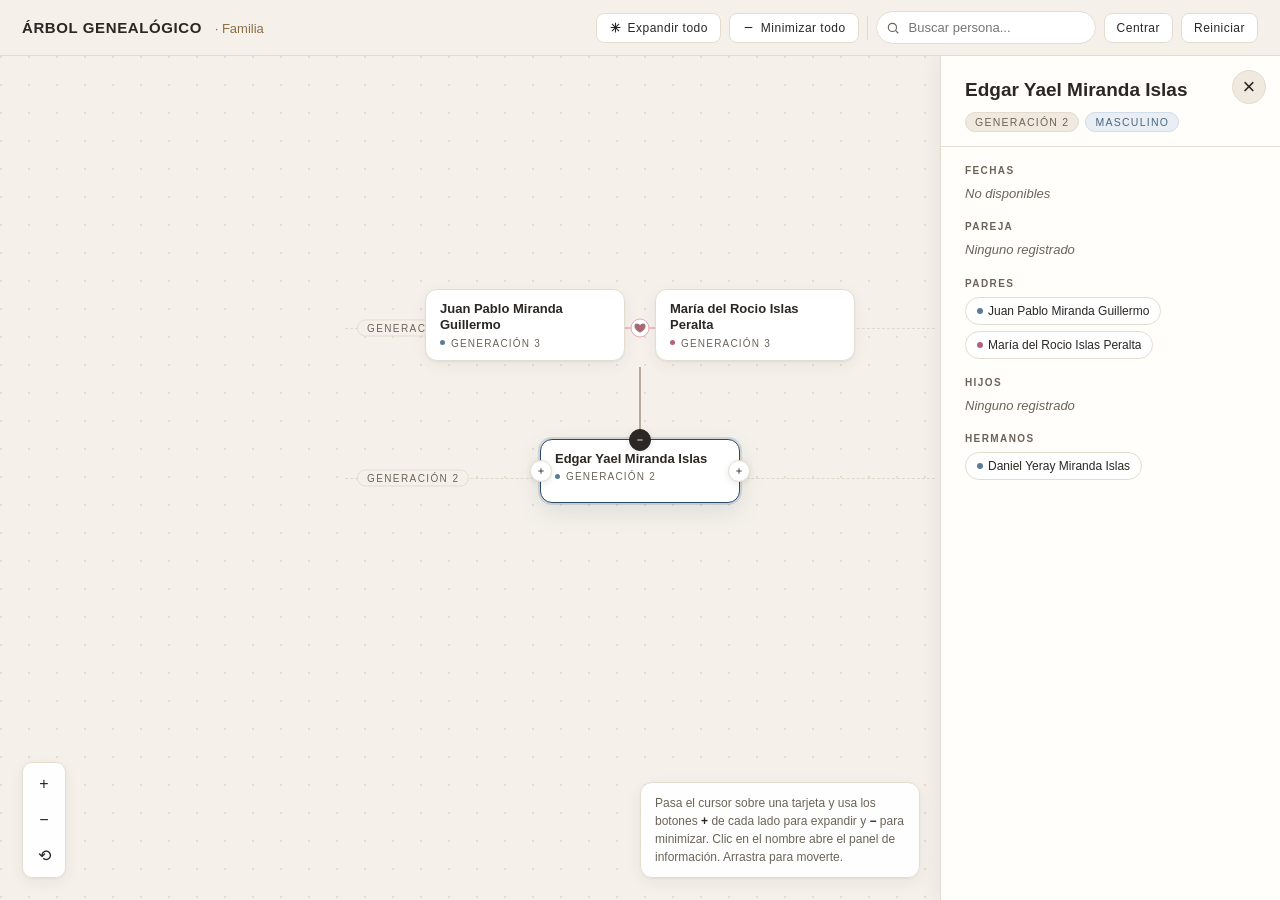
==== commit 31f0a53c: "Add files via upload" ====
--- a/arbol_genealogico.html
+++ b/arbol_genealogico.html
@@ -3,7 +3,8 @@
 <head>
 <meta charset="UTF-8">
 <title>Árbol Genealógico Interactivo</title>
-<meta name="viewport" content="width=device-width,initial-scale=1">
+<meta name="viewport" content="width=device-width,initial-scale=1,viewport-fit=cover">
+<meta name="theme-color" content="#f5f1ea">
 <style>
   :root {
     --bg: #f5f1ea;
@@ -21,18 +22,20 @@
     --rose-soft: #e8a9b8;
     --shadow: 0 1px 2px rgba(43,39,36,.06), 0 4px 16px rgba(43,39,36,.06);
   }
-  * { box-sizing: border-box; }
+  * { box-sizing: border-box; -webkit-tap-highlight-color: transparent; }
   html, body { margin:0; padding:0; height:100%; background: var(--bg); color: var(--ink);
     font-family: 'Inter','Helvetica Neue',-apple-system,BlinkMacSystemFont,'Segoe UI',sans-serif;
-    -webkit-font-smoothing: antialiased; overflow:hidden; }
+    -webkit-font-smoothing: antialiased; overflow:hidden;
+    overscroll-behavior: none; touch-action: none; }
 
   header {
     position: fixed; top:0; left:0; right:0; z-index:30;
     display:flex; align-items:center; justify-content:space-between; gap: 12px;
     padding: 12px 22px;
-    background: rgba(245,241,234,.86);
+    background: rgba(245,241,234,.92);
     backdrop-filter: blur(10px);
     border-bottom: 1px solid var(--card-border);
+    height: 56px;
   }
   header h1 {
     margin:0; font-size: 15px; font-weight: 600; letter-spacing: .04em;
@@ -69,6 +72,20 @@
   button.btn.primary:hover { background:#3d3934; }
   button.btn svg { width:13px; height:13px; }
 
+  /* Menu button (móvil) */
+  .menu-btn {
+    display: none; width: 40px; height: 40px; border-radius: 10px;
+    background: #fff; border: 1px solid var(--card-border); cursor: pointer;
+    align-items: center; justify-content: center; padding: 0; color: var(--ink);
+  }
+  .menu-btn svg { width: 20px; height: 20px; pointer-events: none; }
+  .menu-btn:hover, .menu-btn:active { background: var(--bg-2); }
+  .menu-backdrop {
+    position: fixed; inset: 0; background: rgba(0,0,0,.22); z-index: 25;
+    opacity: 0; pointer-events: none; transition: opacity .2s;
+  }
+  .menu-backdrop.show { opacity: 1; pointer-events: auto; }
+
   .canvas-host {
     position: absolute; top: 56px; left: 0; right: 0; bottom: 0;
     overflow: hidden; cursor: grab;
@@ -168,13 +185,13 @@
     border-radius: 10px; padding: 6px; box-shadow: var(--shadow); z-index: 5;
   }
   .zoom-controls button {
-    width: 28px; height: 28px; background: transparent; border: none;
+    width: 30px; height: 30px; background: transparent; border: none;
     border-radius: 6px; font-size: 16px; line-height:1; color: var(--ink);
     cursor: pointer; display:flex; align-items:center; justify-content:center;
   }
-  .zoom-controls button:hover { background: var(--bg-2); }
-
-  /* ----------- Side panel ----------- */
+  .zoom-controls button:hover, .zoom-controls button:active { background: var(--bg-2); }
+
+  /* ----------- Side panel (desktop) ----------- */
   .side-panel {
     position: fixed; top: 56px; right: 0; bottom: 0; width: 340px; z-index: 20;
     background: #fffefb; border-left: 1px solid var(--card-border);
@@ -184,13 +201,16 @@
   }
   body.panel-open .side-panel { transform: translateX(0); }
   .side-panel .close {
-    position: absolute; top: 12px; right: 12px; width: 28px; height: 28px;
-    border: none; background: transparent; font-size: 22px; line-height: 1;
-    color: var(--ink-soft); border-radius: 6px; cursor: pointer;
-  }
-  .side-panel .close:hover { background: var(--bg-2); color: var(--ink); }
-  .side-panel .panel-header { padding: 22px 24px 14px; border-bottom: 1px solid var(--card-border); }
-  .side-panel .panel-name { margin: 0; font-size: 19px; font-weight: 600; line-height: 1.25; color: var(--ink); padding-right: 32px; }
+    position: absolute; top: 14px; right: 14px; width: 34px; height: 34px;
+    border: 1px solid var(--card-border); background: var(--bg-2);
+    font-size: 22px; line-height: 1; color: var(--ink);
+    border-radius: 50%; cursor: pointer;
+    display: flex; align-items: center; justify-content: center;
+    transition: all .15s;
+  }
+  .side-panel .close:hover { background: var(--card-border); transform: scale(1.04); }
+  .side-panel .panel-header { padding: 22px 24px 14px; border-bottom: 1px solid var(--card-border); position: relative; }
+  .side-panel .panel-name { margin: 0; font-size: 19px; font-weight: 600; line-height: 1.25; color: var(--ink); padding-right: 50px; }
   .side-panel .panel-tags { margin-top: 10px; display:flex; flex-wrap: wrap; gap: 6px; }
   .side-panel .tag {
     font-size: 10.5px; letter-spacing: .12em; text-transform: uppercase;
@@ -199,7 +219,7 @@
   }
   .side-panel .tag.gender-M { color: #4a6680; background: #e8eef4; border-color: #d0dce8; }
   .side-panel .tag.gender-F { color: var(--rose); background: #f8e9ee; border-color: #f0d4dc; }
-  .side-panel .panel-body { padding: 18px 24px 28px; overflow-y: auto; flex: 1; }
+  .side-panel .panel-body { padding: 18px 24px 28px; overflow-y: auto; flex: 1; -webkit-overflow-scrolling: touch; }
   .side-panel .section { margin-bottom: 18px; }
   .side-panel .section-title {
     font-size: 10px; letter-spacing: .14em; text-transform: uppercase;
@@ -210,24 +230,81 @@
   .side-panel .chips { display:flex; flex-wrap: wrap; gap: 6px; }
   .side-panel .chip {
     display:inline-flex; align-items:center; gap: 5px;
-    font-size: 12px; padding: 5px 10px; border-radius: 999px;
+    font-size: 12px; padding: 6px 11px; border-radius: 999px;
     background: #fff; border: 1px solid var(--card-border); color: var(--ink);
     cursor: pointer; transition: all .15s; max-width: 100%;
   }
-  .side-panel .chip:hover { border-color: var(--accent-soft); background: var(--bg-2); }
+  .side-panel .chip:hover, .side-panel .chip:active { border-color: var(--accent-soft); background: var(--bg-2); }
   .side-panel .chip.placeholder { opacity: .65; font-style: italic; }
   .side-panel .chip .sex-dot { width:6px; height:6px; border-radius:50%; flex-shrink:0; }
   .side-panel .chip .sex-dot.M { background: #5b7c99; }
   .side-panel .chip .sex-dot.F { background: var(--rose); }
   .side-panel .chip .name-text { white-space: nowrap; overflow:hidden; text-overflow: ellipsis; max-width: 230px; }
 
+  /* ----------- Móvil ----------- */
   @media (max-width: 720px) {
-    header { padding: 10px 14px; }
+    header { padding: 10px 14px; gap: 8px; }
+    header h1 { font-size: 13px; letter-spacing: .03em; }
     header h1 span { display: none; }
-    .search-wrap input { width: 140px; }
+    .menu-btn { display: inline-flex; }
+    .divider { display: none; }
+
+    /* Menú desplegable a pantalla completa estilo bandeja */
+    .controls {
+      position: fixed; top: 56px; right: 0; left: 0; z-index: 35;
+      display: flex; flex-direction: column; align-items: stretch; gap: 10px;
+      background: #fff; padding: 16px;
+      border-bottom: 1px solid var(--card-border);
+      box-shadow: 0 10px 24px rgba(43,39,36,.10);
+      transform: translateY(-110%); transition: transform .22s ease;
+    }
+    .controls.open { transform: translateY(0); }
+    .search-wrap, .search-wrap input { width: 100%; }
+    .search-wrap input { padding: 12px 12px 12px 36px; font-size: 14px; }
+    .search-wrap svg.icon { width: 16px; height: 16px; }
+    .controls .btn { justify-content: flex-start; padding: 12px 14px; font-size: 14px; }
+    .controls .btn svg { width: 16px; height: 16px; }
+    .suggestions { position: absolute; top: 48px; }
+
     .empty-hint { display: none; }
-    .side-panel { width: 100%; }
+
+    /* Panel como bottom sheet en móvil */
+    .side-panel {
+      top: auto; right: 0; left: 0; bottom: 0;
+      width: 100%; height: 78vh; max-height: 78vh;
+      border-left: none; border-top: 1px solid var(--card-border);
+      border-radius: 18px 18px 0 0;
+      box-shadow: 0 -8px 30px rgba(43,39,36,.18);
+      transform: translateY(100%);
+      z-index: 45;
+    }
+    body.panel-open .side-panel { transform: translateY(0); }
     body.panel-open .canvas-host { right: 0; }
+    .side-panel .panel-header { padding: 28px 22px 14px; }
+    .side-panel .panel-name { padding-right: 56px; font-size: 18px; }
+    .side-panel .close {
+      top: 18px; right: 18px; width: 40px; height: 40px;
+      background: var(--bg-2); border-radius: 50%; font-size: 24px;
+      box-shadow: 0 2px 6px rgba(43,39,36,.08);
+    }
+    /* Handle visual estilo bottom sheet */
+    .side-panel::before {
+      content: ""; position: absolute; top: 8px; left: 50%;
+      transform: translateX(-50%); width: 44px; height: 4px;
+      border-radius: 999px; background: var(--card-border);
+    }
+
+    .zoom-controls { bottom: 16px; left: 16px; padding: 4px; }
+    .zoom-controls button { width: 38px; height: 38px; font-size: 18px; }
+
+    .card { width: 190px; }
+    /* Botones edge un poco más grandes en táctil */
+    .btn-edge { width: 26px; height: 26px; opacity: 1; }
+    .btn-edge svg { width: 13px; height: 13px; }
+  }
+
+  @media (max-width: 720px) and (orientation: landscape) {
+    .side-panel { height: 90vh; max-height: 90vh; }
   }
 </style>
 </head>
@@ -235,7 +312,10 @@
 
 <header>
   <h1>Árbol Genealógico <span>·  Familia</span></h1>
-  <div class="controls">
+  <button class="menu-btn" id="menu-btn" aria-label="Abrir menú" aria-expanded="false">
+    <svg viewBox="0 0 24 24" fill="none" stroke="currentColor" stroke-width="2" stroke-linecap="round"><path d="M4 6h16M4 12h16M4 18h16"/></svg>
+  </button>
+  <div class="controls" id="controls">
     <button class="btn" id="btn-expand-all" title="Expandir todo el árbol">
       <svg viewBox="0 0 24 24" fill="none" stroke="currentColor" stroke-width="2"><path d="M3 12h18M12 3v18M5.5 5.5l13 13M18.5 5.5l-13 13"/></svg>
       Expandir todo
@@ -254,6 +334,7 @@
     <button class="btn" id="btn-reset">Reiniciar</button>
   </div>
 </header>
+<div class="menu-backdrop" id="menu-backdrop"></div>
 
 <div id="canvas-host" class="canvas-host">
   <div id="canvas" class="canvas">
@@ -275,7 +356,7 @@
 
 <aside class="side-panel" id="panel">
   <div class="panel-header">
-    <button class="close" id="panel-close" aria-label="cerrar">×</button>
+    <button class="close" id="panel-close" aria-label="Cerrar panel">×</button>
     <h2 class="panel-name" id="panel-name">—</h2>
     <div class="panel-tags" id="panel-tags"></div>
   </div>
@@ -308,19 +389,18 @@
 
 // ---------- Estado ----------
 const state = {
-  visible: new Map(), // id -> {gen, x, addedBy: null | {by, dir}}
+  visible: new Map(),
   focused: null,
   selected: null,
   pan: { x: 0, y: 0 }, zoom: 1,
 };
 
-// ---------- Constantes layout ----------
 const CARD_W = 200, CARD_H = 78;
 const ROW_H  = 150;
 const COL_W  = 230;
 
-// ---------- Helpers ----------
-function genToY(g) { return -g * ROW_H; }
+const isMobile = () => window.matchMedia('(max-width: 720px)').matches;
+const genToY = (g) => -g * ROW_H;
 const isVis = (id) => state.visible.has(id);
 const escapeHtml = (s) => s.replace(/[&<>"']/g, c => ({'&':'&amp;','<':'&lt;','>':'&gt;','"':'&quot;',"'":'&#39;'}[c]));
 
@@ -339,8 +419,6 @@
 function layoutRow(gen) {
   const inRow = [...state.visible.entries()].filter(([_,v]) => v.gen === gen);
   if (!inRow.length) return;
-
-  // Construir unidades pareja
   const idToUnit = new Map();
   const units = [];
   inRow.forEach(([id, v]) => {
@@ -355,11 +433,7 @@
     unit.anchorX = unit.ids.reduce((s,m) => s + state.visible.get(m).x, 0) / unit.ids.length;
     units.push(unit);
   });
-
-  // Ordenar unidades por anchorX
   units.sort((a,b) => a.anchorX - b.anchorX);
-
-  // Dentro de cada unidad: hombre primero
   units.forEach(u => {
     u.ids.sort((a,b) => {
       const ga = PEOPLE[a].s, gb = PEOPLE[b].s;
@@ -368,19 +442,14 @@
       return 0;
     });
   });
-
-  // Asignar posiciones evitando solape
   let cursor = -Infinity;
   units.forEach(u => {
     let startX = u.anchorX - ((u.ids.length - 1) / 2) * COL_W;
     if (startX < cursor) startX = cursor;
-    u.ids.forEach((id, i) => {
-      state.visible.get(id).x = startX + i * COL_W;
-    });
+    u.ids.forEach((id, i) => { state.visible.get(id).x = startX + i * COL_W; });
     cursor = startX + u.ids.length * COL_W;
   });
 }
-
 function layoutAllRows() {
   const gens = [...new Set([...state.visible.values()].map(v => v.gen))];
   gens.forEach(layoutRow);
@@ -399,7 +468,11 @@
   state.selected = id;
   render();
   centerOn(id);
-  openPanel(id);
+  // En móvil: no abrir panel automáticamente. En escritorio: sí.
+  // Si el panel ya estaba abierto, actualizar contenido a la nueva persona.
+  if (!isMobile() || document.body.classList.contains('panel-open')) {
+    openPanel(id);
+  }
 }
 
 function expandUp(id, silent) {
@@ -440,19 +513,14 @@
 function expandSide(id, silent) {
   const info = PEOPLE[id]; if (!info) return;
   const me = state.visible.get(id); if (!me) return;
-
-  // Determinar dirección "hacia afuera" para los hermanos
   const visPartner = info.p.find(pid => isVis(pid) && state.visible.get(pid).gen === me.gen);
-  let outward; // -1 izq, +1 der
+  let outward;
   if (visPartner) {
     const px = state.visible.get(visPartner).x;
-    outward = px < me.x ? +1 : -1;  // hermanos al lado opuesto a la pareja
+    outward = px < me.x ? +1 : -1;
   } else {
-    // Sin pareja visible: si soy mujer, hermanos a la derecha; si hombre, a la izquierda
     outward = info.s === 'F' ? +1 : -1;
   }
-
-  // Añadir parejas faltantes (ubicación según género: H izq, M der)
   info.p.forEach(pid => {
     if (PEOPLE[pid] && !isVis(pid)) {
       const pGender = PEOPLE[pid].s;
@@ -460,8 +528,6 @@
       state.visible.set(pid, { gen: PEOPLE[pid].g, x: px, addedBy: { by: id, dir: 'side' } });
     }
   });
-
-  // Añadir hermanos hacia afuera
   let offset = COL_W * 1.4;
   info.h.forEach(sid => {
     if (PEOPLE[sid] && !isVis(sid)) {
@@ -469,31 +535,24 @@
       offset += COL_W;
     }
   });
-
   layoutAllRows();
   if (!silent) render();
 }
 
 function minimize(id, dir) {
-  // Eliminar todas las personas visibles cuyo addedBy sea este (id, dir),
-  // y recursivamente sus descendientes en el árbol de "addedBy".
   const directRemovals = new Set();
   for (const [pid, v] of state.visible) {
     if (v.addedBy && v.addedBy.by === id && v.addedBy.dir === dir) directRemovals.add(pid);
   }
-  // Cierre transitivo
   const toRemove = new Set(directRemovals);
   let changed = true;
   while (changed) {
     changed = false;
     for (const [pid, v] of state.visible) {
       if (toRemove.has(pid)) continue;
-      if (v.addedBy && toRemove.has(v.addedBy.by)) {
-        toRemove.add(pid); changed = true;
-      }
+      if (v.addedBy && toRemove.has(v.addedBy.by)) { toRemove.add(pid); changed = true; }
     }
   }
-  // No eliminar la persona enfocada por error
   if (state.focused) toRemove.delete(state.focused);
   toRemove.forEach(pid => state.visible.delete(pid));
   layoutAllRows();
@@ -518,7 +577,6 @@
 function collapseAll() {
   if (!state.focused) return;
   const f = state.focused;
-  const fInfo = state.visible.get(f) || { gen: PEOPLE[f].g, x: 0, addedBy: null };
   state.visible.clear();
   state.visible.set(f, { gen: PEOPLE[f].g, x: 0, addedBy: null });
   render();
@@ -536,19 +594,16 @@
 function render() {
   const arr = [...state.visible.entries()];
   if (arr.length === 0) { cardsEl.innerHTML=''; linesEl.innerHTML=''; railEl.innerHTML=''; return; }
-
   const xs = arr.map(([_,v]) => v.x);
   const ys = arr.map(([_,v]) => genToY(v.gen));
   const minX = Math.min(...xs) - 80, maxX = Math.max(...xs) + CARD_W + 80;
   const minY = Math.min(...ys) - 80, maxY = Math.max(...ys) + CARD_H + 80;
   const W = maxX - minX, H = maxY - minY;
-
   const toPx = (id) => {
     const v = state.visible.get(id);
     return { x: v.x - minX, y: genToY(v.gen) - minY };
   };
 
-  // Cards
   cardsEl.innerHTML = '';
   for (const [id, v] of arr) {
     const info = PEOPLE[id];
@@ -562,57 +617,50 @@
     div.style.top  = y + 'px';
     div.dataset.id = id;
     div.dataset.sex = info.s || 'M';
-
-    // Estado de cada dirección
     const dUp = dirState(id, 'up');
     const dDown = dirState(id, 'down');
     const dSide = dirState(id, 'side');
-
     const dates = (info.b || info.d) ? `<span class="dates">${escapeHtml(info.b||'?')}${(info.b||info.d)?' – ':''}${escapeHtml(info.d||'')}</span>` : '';
-
     div.innerHTML = `
-      <div class="name" data-action="open">${escapeHtml(id)}</div>
+      <div class="name">${escapeHtml(id)}</div>
       <div class="meta"><span class="dot"></span>Generación ${info.g}${dates}</div>
       ${dUp !== 'hidden'   ? `<button class="btn-edge btn-up   ${dUp==='minimize'?'minus':''}"   data-act="up"   title="${dUp==='minimize'?'Ocultar padres':'Mostrar padres'}">${dUp==='minimize'?ICON_MINUS:ICON_PLUS}</button>` : ''}
       ${dDown !== 'hidden' ? `<button class="btn-edge btn-down ${dDown==='minimize'?'minus':''}" data-act="down" title="${dDown==='minimize'?'Ocultar hijos':'Mostrar hijos'}">${dDown==='minimize'?ICON_MINUS:ICON_PLUS}</button>` : ''}
       ${dSide !== 'hidden' ? `<button class="btn-edge btn-left ${dSide==='minimize'?'minus':''}" data-act="side" title="${dSide==='minimize'?'Ocultar pareja y hermanos':'Mostrar pareja y hermanos'}">${dSide==='minimize'?ICON_MINUS:ICON_PLUS}</button>` : ''}
       ${dSide !== 'hidden' ? `<button class="btn-edge btn-right ${dSide==='minimize'?'minus':''}" data-act="side" title="${dSide==='minimize'?'Ocultar pareja y hermanos':'Mostrar pareja y hermanos'}">${dSide==='minimize'?ICON_MINUS:ICON_PLUS}</button>` : ''}
     `;
-
     div.addEventListener('click', (e) => {
       if (e.target.closest('.btn-edge')) return;
       state.selected = id;
-      openPanel(id);
-      render();
+      const isNameClick = !!e.target.closest('.name');
+      const panelAlreadyOpen = document.body.classList.contains('panel-open');
+      if (!isMobile() || isNameClick || panelAlreadyOpen) {
+        openPanel(id);
+      } else {
+        render();
+      }
     });
-
     div.querySelectorAll('.btn-edge').forEach(b => {
       b.addEventListener('click', (e) => {
         e.stopPropagation();
         const act = b.dataset.act;
         const ds = dirState(id, act);
         state.selected = id;
-        if (ds === 'minimize') {
-          minimize(id, act);
-        } else {
-          if (act === 'up') expandUp(id);
-          else if (act === 'down') expandDown(id);
-          else expandSide(id);
-        }
+        if (ds === 'minimize') minimize(id, act);
+        else if (act === 'up') expandUp(id);
+        else if (act === 'down') expandDown(id);
+        else expandSide(id);
       });
     });
-
     cardsEl.appendChild(div);
   }
 
-  // SVG líneas
   linesEl.setAttribute('width', W);
   linesEl.setAttribute('height', H);
   linesEl.style.width = W + 'px';
   linesEl.style.height = H + 'px';
   let svg = '';
 
-  // Parejas: línea + corazón
   const drawnCouples = new Set();
   for (const [id, v] of arr) {
     PEOPLE[id].p.forEach(pid => {
@@ -629,7 +677,6 @@
       const midX = (x1 + x2) / 2;
       svg += `<path class="couple" d="M ${x1} ${ay} L ${x2} ${ay}"/>`;
       svg += `<circle class="heart-bg" cx="${midX}" cy="${ay}" r="9"/>`;
-      // Heart path centered at (midX, ay), 12px wide
       svg += `<path class="heart" d="M ${midX} ${ay+4}
         C ${midX-6} ${ay+1} ${midX-6} ${ay-4} ${midX-3} ${ay-4}
         C ${midX-1.2} ${ay-4} ${midX} ${ay-2} ${midX} ${ay-2}
@@ -638,7 +685,6 @@
     });
   }
 
-  // Hermanos: línea sutil
   const drawnSibs = new Set();
   for (const [id, v] of arr) {
     PEOPLE[id].h.forEach(hid => {
@@ -646,7 +692,6 @@
       const key = [id, hid].sort().join('||');
       if (drawnSibs.has(key)) return;
       drawnSibs.add(key);
-      // Skip si comparten al menos un padre visible (la línea padre→hijo ya conecta)
       const sharedParents = PEOPLE[id].pa.filter(p => PEOPLE[hid] && PEOPLE[hid].pa.includes(p) && isVis(p));
       if (sharedParents.length) return;
       const a = toPx(id), b = toPx(hid);
@@ -659,7 +704,6 @@
     });
   }
 
-  // Padre→hijo
   for (const [id, v] of arr) {
     const info = PEOPLE[id];
     const visParents = info.pa.filter(isVis);
@@ -680,7 +724,6 @@
 
   linesEl.innerHTML = svg;
 
-  // Rail generaciones
   railEl.innerHTML = '';
   railEl.style.width = W + 'px'; railEl.style.height = H + 'px';
   const visibleGens = [...new Set(arr.map(([_,v]) => v.gen))].sort((a,b)=>a-b);
@@ -733,20 +776,46 @@
   applyTransform();
 }, { passive: false });
 
+// Touch: pan con 1 dedo, zoom con pellizco de 2 dedos
 let touchStart = null;
+let pinchStart = null;
 host.addEventListener('touchstart', (e) => {
   if (e.target.closest('.card') || e.target.closest('button')) return;
   if (e.touches.length === 1) {
     touchStart = { x: e.touches[0].clientX - state.pan.x, y: e.touches[0].clientY - state.pan.y };
-  }
+    pinchStart = null;
+  } else if (e.touches.length === 2) {
+    const dx = e.touches[0].clientX - e.touches[1].clientX;
+    const dy = e.touches[0].clientY - e.touches[1].clientY;
+    pinchStart = { dist: Math.hypot(dx, dy), zoom: state.zoom,
+      midX: (e.touches[0].clientX + e.touches[1].clientX) / 2,
+      midY: (e.touches[0].clientY + e.touches[1].clientY) / 2,
+      panX: state.pan.x, panY: state.pan.y };
+    touchStart = null;
+  }
+}, { passive: true });
+host.addEventListener('touchmove', (e) => {
+  if (pinchStart && e.touches.length === 2) {
+    const dx = e.touches[0].clientX - e.touches[1].clientX;
+    const dy = e.touches[0].clientY - e.touches[1].clientY;
+    const dist = Math.hypot(dx, dy);
+    const newZoom = Math.max(0.3, Math.min(2, pinchStart.zoom * (dist / pinchStart.dist)));
+    const rect = host.getBoundingClientRect();
+    const cx = pinchStart.midX - rect.left, cy = pinchStart.midY - rect.top;
+    state.pan.x = cx - (cx - pinchStart.panX) * (newZoom / pinchStart.zoom);
+    state.pan.y = cy - (cy - pinchStart.panY) * (newZoom / pinchStart.zoom);
+    state.zoom = newZoom;
+    applyTransform();
+    e.preventDefault();
+  } else if (touchStart && e.touches.length === 1) {
+    state.pan.x = e.touches[0].clientX - touchStart.x;
+    state.pan.y = e.touches[0].clientY - touchStart.y;
+    applyTransform();
+  }
+}, { passive: false });
+host.addEventListener('touchend', (e) => {
+  if (e.touches.length === 0) { touchStart = null; pinchStart = null; }
 });
-host.addEventListener('touchmove', (e) => {
-  if (!touchStart || e.touches.length !== 1) return;
-  state.pan.x = e.touches[0].clientX - touchStart.x;
-  state.pan.y = e.touches[0].clientY - touchStart.y;
-  applyTransform();
-});
-host.addEventListener('touchend', () => { touchStart = null; });
 
 document.getElementById('zoom-in').onclick    = () => { state.zoom = Math.min(2, state.zoom * 1.15); applyTransform(); };
 document.getElementById('zoom-out').onclick   = () => { state.zoom = Math.max(0.3, state.zoom / 1.15); applyTransform(); };
@@ -759,15 +828,39 @@
   const rect = host.getBoundingClientRect();
   const cardLeft = parseFloat(card.style.left);
   const cardTop  = parseFloat(card.style.top);
-  state.pan.x = rect.width/2  - (cardLeft + CARD_W/2) * state.zoom;
-  state.pan.y = rect.height/2 - (cardTop + CARD_H/2) * state.zoom;
+  // En móvil con panel abierto (bottom sheet 78vh), centrar en el área visible (top 22%).
+  let visibleH = rect.height;
+  if (isMobile() && document.body.classList.contains('panel-open')) {
+    visibleH = rect.height * 0.22;
+  }
+  state.pan.x = rect.width/2 - (cardLeft + CARD_W/2) * state.zoom;
+  state.pan.y = visibleH/2  - (cardTop + CARD_H/2) * state.zoom;
   applyTransform();
 }
 
-document.getElementById('btn-fit').onclick = () => centerOn(state.focused);
-document.getElementById('btn-reset').onclick = () => focusOn('Edgar Yael Miranda Islas');
-document.getElementById('btn-expand-all').onclick = () => expandAll();
-document.getElementById('btn-collapse-all').onclick = () => collapseAll();
+document.getElementById('btn-fit').onclick        = () => { closeMenu(); centerOn(state.focused); };
+document.getElementById('btn-reset').onclick      = () => { closeMenu(); focusOn('Edgar Yael Miranda Islas'); };
+document.getElementById('btn-expand-all').onclick = () => { closeMenu(); expandAll(); };
+document.getElementById('btn-collapse-all').onclick = () => { closeMenu(); collapseAll(); };
+
+// ---------- Menú móvil ----------
+const menuBtn = document.getElementById('menu-btn');
+const controlsEl = document.getElementById('controls');
+const menuBackdrop = document.getElementById('menu-backdrop');
+function openMenu() {
+  controlsEl.classList.add('open');
+  menuBackdrop.classList.add('show');
+  menuBtn.setAttribute('aria-expanded', 'true');
+}
+function closeMenu() {
+  controlsEl.classList.remove('open');
+  menuBackdrop.classList.remove('show');
+  menuBtn.setAttribute('aria-expanded', 'false');
+}
+menuBtn.onclick = () => {
+  if (controlsEl.classList.contains('open')) closeMenu(); else openMenu();
+};
+menuBackdrop.onclick = closeMenu;
 
 // ---------- Búsqueda ----------
 const searchInput = document.getElementById('search');
@@ -785,7 +878,12 @@
   ).join('');
   sugBox.classList.add('open');
   sugBox.querySelectorAll('div').forEach(d => {
-    d.addEventListener('mousedown', (e) => { e.preventDefault(); focusOn(d.dataset.name); searchInput.value=''; sugBox.classList.remove('open'); });
+    d.addEventListener('mousedown', (e) => {
+      e.preventDefault();
+      focusOn(d.dataset.name);
+      searchInput.value=''; sugBox.classList.remove('open');
+      closeMenu();
+    });
   });
 }
 searchInput.addEventListener('input', (e) => { activeIdx=-1; renderSuggestions(e.target.value); });
@@ -795,7 +893,7 @@
   else if (e.key === 'ArrowUp') { activeIdx = Math.max(0, activeIdx-1); renderSuggestions(searchInput.value); e.preventDefault(); }
   else if (e.key === 'Enter') {
     const sel = items[activeIdx] || items[0];
-    if (sel) { focusOn(sel.dataset.name); searchInput.value=''; sugBox.classList.remove('open'); }
+    if (sel) { focusOn(sel.dataset.name); searchInput.value=''; sugBox.classList.remove('open'); closeMenu(); }
   } else if (e.key === 'Escape') { sugBox.classList.remove('open'); searchInput.blur(); }
 });
 document.addEventListener('mousedown', (e) => { if (!e.target.closest('.search-wrap')) sugBox.classList.remove('open'); });
@@ -815,7 +913,7 @@
   document.body.classList.remove('panel-open');
   state.selected = null;
   render();
-  if (state.focused) setTimeout(() => centerOn(state.focused), 250);
+  if (state.focused) setTimeout(() => centerOn(state.focused), 260);
 }
 
 function chipsFor(list, container) {
@@ -843,8 +941,6 @@
   const info = PEOPLE[id]; if (!info) return;
   state.selected = id;
   panelName.textContent = id;
-
-  // tags
   panelTags.innerHTML = '';
   const tagGen = document.createElement('span');
   tagGen.className = 'tag'; tagGen.textContent = `Generación ${info.g}`;
@@ -853,8 +949,6 @@
   tagSex.className = 'tag gender-' + (info.s || 'M');
   tagSex.textContent = (info.s === 'F') ? 'Femenino' : 'Masculino';
   panelTags.appendChild(tagSex);
-
-  // Fechas
   if (info.b || info.d) {
     panelDates.classList.remove('muted');
     panelDates.textContent = `${info.b || '?'} – ${info.d || ''}`;
@@ -862,14 +956,18 @@
     panelDates.classList.add('muted');
     panelDates.textContent = 'No disponibles';
   }
-
   chipsFor(info.p, panelPareja);
   chipsFor(info.pa, panelPadres);
   chipsFor(info.c, panelHijos);
   chipsFor(info.h, panelHermanos);
-
   document.body.classList.add('panel-open');
-}
+  render();
+  // Si en móvil, centra al cambiar el área visible
+  if (isMobile()) setTimeout(() => centerOn(state.focused), 260);
+}
+
+// Cierra menú al rotar / resize
+window.addEventListener('resize', () => { closeMenu(); });
 
 // ---------- Init ----------
 focusOn('Edgar Yael Miranda Islas');
